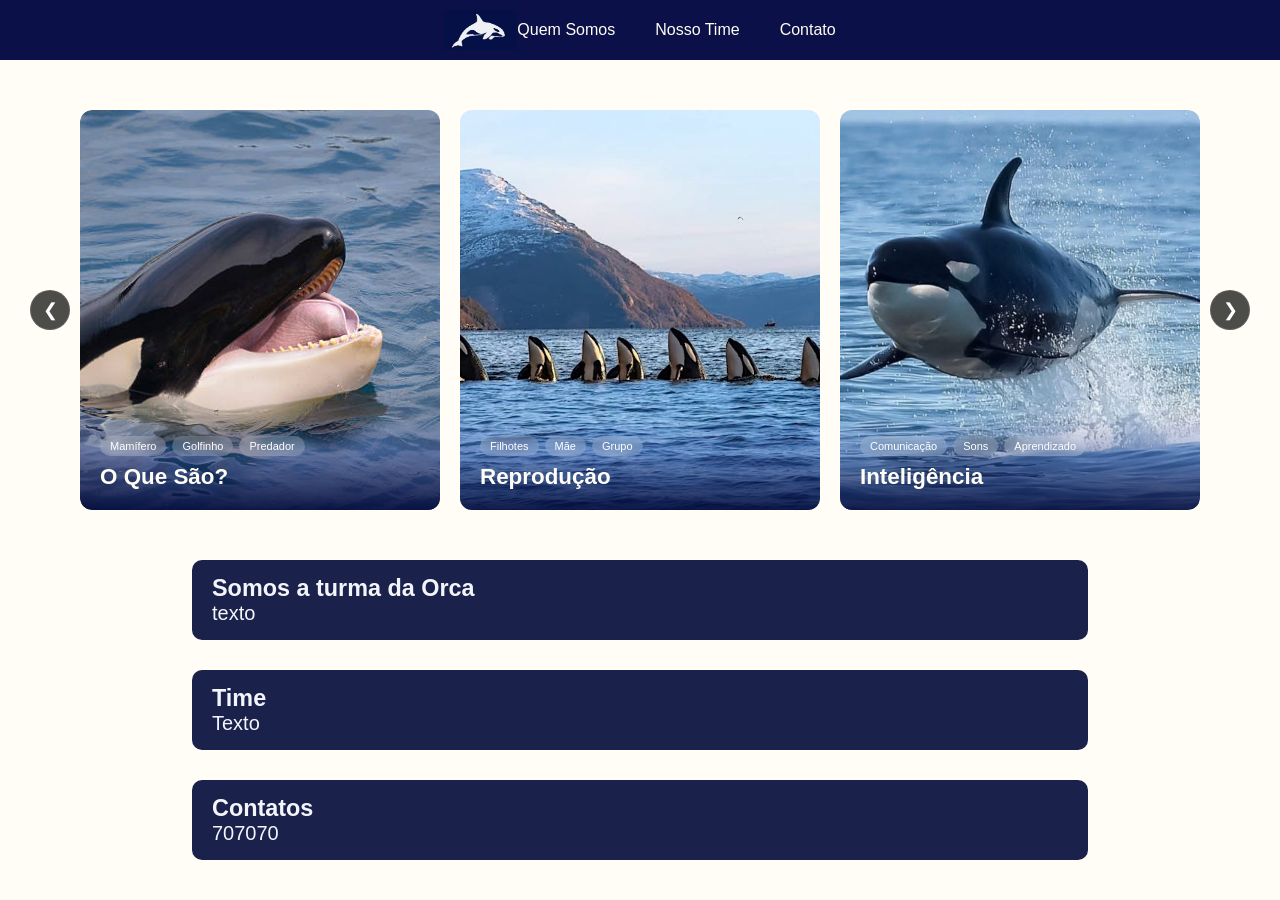
==== index.html @ cca235d1 "." ====
<!DOCTYPE html>
<html lang="pt-br">

<head>
  <meta charset="UTF-8">
  <meta name="viewport" content="width=device-width, initial-scale=1.0">
  <title>orcasfatos.com.br</title>
  <link rel="stylesheet" href="CSS/styles.css">
  <link rel="stylesheet" href="CSS/cabeçalho.css">
</head>

<body>

  <!-- Container Principal -->
  <main class="container">

    <!-- Cabeçalho do site -->
    <header class="cabecalho">
      <a class="link-logo" href="#Logo"> 
      <img class="foto-logo" src="Imagens/logo3.jpg" alt="OrcasFatos"></a>
      <nav class="prin">
        <a class="link-principal" href="#QuemSomos">Quem Somos</a>

        <a class="link-principal" href="#NossoTime">Nosso Time</a>

        <a class="link-principal" href="#Contato">Contato</a>
      </nav>
    </header>

    <div class="carousel-container">
      <!-- Botões de Navegação -->
      <button class="carousel-btn prev-btn">&#10094;</button>
      <button class="carousel-btn next-btn">&#10095;</button>

      <div class="carousel-window">
        <div class="carousel-track">

          <!-- Card 1 -->


          <div class="carousel-card" style="background-image: url('Imagens/OrcaSorrindo.jpg')">
            <div class="card-content">

              <div class="card-tags">
                <span>Mamífero</span>
                <span>Golfinho</span>
                <span>Predador</span>
              </div>
              <a class="card1" href="PaginaCards/OqueSao.html">
                <h3 class="card-title">O Que São?</h3>
              </a>
            </div>
          </div>


          <!-- Card 2 -->


          <div class="carousel-card"
            style="background-image: url('Imagens/orcas-enfileiradas-e-espiando-foto-rosevander-zwan-schneider-1a.jpeg');">
            <div class="card-content">
              <div class="card-tags">
                <span>Filhotes</span> <span>Mãe</span> <span>Grupo</span>
              </div>
              <a class="card1" href="PaginaCards/Reproduçao.html">
                <h3 class="card-title">Reprodução</h3>
              </a>
            </div>
          </div>

          <!-- Card 3 -->


          <div class="carousel-card" style="background-image: url('Imagens/1600833282818.jpeg');">
            <div class="card-content">
              <div class="card-tags">
                <span>Comunicação</span> <span>Sons</span> <span>Aprendizado</span>
              </div>
              <a class="card1" href="PaginaCards/inteligencia.html">
                <h3 class="card-title">Inteligência</h3>
              </a>
            </div>
          </div>

          <!-- Card 4 -->


          <div class="carousel-card" style="background-image: url('Imagens/CardCaça.jpg');">
            <div class="card-content">
              <div class="card-tags">
                <span>Alimentação</span> <span>Estratégia</span>
              </div>
              <a class="card1" href="PaginaCards/Caça.html">
                <h3 class="card-title">Caça</h3>
              </a>
            </div>
          </div>

          <!-- Card 5-->

          <div class="carousel-card" style="background-image: url('Imagens/Card5.jpg');">
            <div class="card-content">
              <div class="card-tags">
                <span>Oceanos</span> <span>Habitat</span>
              </div>
              <a class="card1" href="PaginaCards/ondeVivem.html">
                <h3 class="card-title">Onde Vivem</h3>
              </a>
            </div>
          </div>

          <!-- Card 6-->


          <div class="carousel-card" style="background-image: url('Imagens/Card6.jpg');">
            <div class="card-content">
              <div class="card-tags">
                <span>Poluição</span> <span>Pesca</span>
              </div>
              <a class="card1" href="PaginaCards/Ameaça.html">
                <h3 class="card-title">Ameaças</h3>
              </a>
            </div>
          </div>

          <!-- Card 7-->


          <div class="carousel-card" style="background-image: url('Imagens/Card7.jpg');">
            <div class="card-content">
              <div class="card-tags">
                <span>sei la</span> <span>sei la</span>
              </div>
              <a class="card1" href="PaginaCards/Curiosidades.html">
                <h3 class="card-title">Curiosidades</h3>
              </a>
            </div>
          </div>

          <!-- Card teste (Para testar a rolagem) -->
          <div class="carousel-card" style="background-image: url('Imagens/Killerwhales_jumping.jpg');">
            <div class="card-content">
              <div class="card-tags">
                <span></span><span></span>
              </div>
              <h3 class="card-title">teste</h3>
            </div>
          </div>
        </div>
      </div>
    </div>

    <section id="QuemSomos">

      <div class="menu">

        <h3 class="titulo">Somos a turma da Orca</h3>

        <p>texto</p>

      </div>

    </section>

    <section id="NossoTime">
      <div class="menu">

        <h3 class="titulo">Time</h3>
        <p>Texto </p>

      </div>
    </section>

    <section id="Contato">
      <div class="menu">
        <h3 class="titulo">Contatos</h3>
        <p>707070</p>
      </div>
    </section>  
</body>

</html>
---- CSS/styles.css ----
* {
  box-sizing: border-box;
  margin: 0;
  padding: 0;
  
}

body {
  background-color: #FFFDF5; 
  font-family: 'Arial', sans-serif;
} 

/* Container "Pai" */
.container{
    background-color: #FFFDF5;
}

/* Cabeçalho do site */
.cabecalho{
    background-color: #0B1048;
    display: flex;
    align-items: center;
    justify-content: center; 
    padding: 10px 60px;
    width: 100%;
   
}

/* Link da Logo */

.link-logo{
  display: flex;
  align-items: center;
  right: 40px;
}

/* Logo */

.foto-logo{
  height: 40px;
  display: block;
}

/* Menu dos links */

.prin {
  display: flex;
  align-items: center;
  gap: 40px;
  background: none !important;
  width: auto !important; 
}

/* Link do site */

.link-principal{
  
  color: #FFFDF5;
  text-decoration: none;
  font-family: Arial, sans-serif;
  font-size: 16px;
  font-weight: 500;
  margin: 0 !important;
}

.prin a{
  margin-left: 15px;
  text-decoration: none;
}

/* Contêiner principal que segura todo o carrossel */
.carousel-container {
  position: relative;
  width: 100%;
  max-width: 1200px;
  margin: 50px auto;
  padding: 0 40px;
}

/* Janela que esconde os cards que passam do limite */
.carousel-window {
  overflow: hidden;
  width: 100%;
  border-radius: 12px;
}

/* Linha que move os cards */
.carousel-track {
  display: flex;
  gap: 20px; /* Espaço entre os cards */
  transition: transform 0.5s ease-in-out;
}

/* Configuração de cada Card individual */
.carousel-card {
  min-width: calc((100% - 40px) / 3); /* Mostra exatamente 3 cards na tela */
  height: 400px;
  background-size: cover;
  background-position: center;
  border-radius: 12px;
  position: relative;
  display: flex;
  align-items: flex-end;
  cursor: pointer;
  overflow: hidden;
}

/* Sombra preta na parte inferior do card para destacar o texto */
.card-content {
  width: 100%;
  padding: 20px;
  background: linear-gradient(to top, rgba(2, 10, 58, 0.9) 0%, rgba(58, 80, 155, 0.4) 60%, transparent 100%);
  color: white;
}

/* Estilo das Tags/Categorias pequenos */
.card-tags {
  display: flex;
  gap: 6px;
  margin-bottom: 8px;
  flex-wrap: wrap;
}

.card-tags span {
  background-color: rgba(255, 255, 255, 0.2);
  backdrop-filter: blur(5px);
  font-size: 11px;
  padding: 4px 10px;
  border-radius: 20px;
  font-weight: 500;
}

/* Título do Card */
.card-title {
  font-size: 1.4rem;
  font-weight: bold;
  color: #FFFDF5;
  text-decoration: none;
  font-family: Arial, sans-serif;
  text-decoration: none;
}

.card1{
  text-decoration: none;
}

/* Botões flutuantes de navegação lateral */
.carousel-btn {
  position: absolute;
  top: 50%;
  transform: translateY(-50%);
  background-color: rgba(0, 0, 0, 0.7);
  color: white;
  border: 1px solid rgba(255,255,255,0.1);
  font-size: 18px;
  width: 40px;
  height: 40px;
  border-radius: 50%;
  cursor: pointer;
  display: flex;
  align-items: center;
  justify-content: center;
  z-index: 10;
  transition: background 0.3s;
}

.carousel-btn:hover {
  background-color: rgba(255, 255, 255, 0.2);
}

.prev-btn { left: -10px; }
.next-btn { right: -10px; }

/* Responsividade: exibe menos cards em telas menores */
@media (max-width: 900px) {
  .carousel-card { min-width: calc((100% - 20px) / 2); } /* 2 cards */
}
@media (max-width: 600px) {
  .carousel-card { min-width: 100%; } /* 1 card */
}
---- CSS/cabeçalho.css ----
.menu {
    background-color: rgba(2, 10, 58, 0.9);
    color: rgb(244, 245, 250);
    width: 70%;
    margin: 30px auto;
    padding: 15px 20px;
    border-radius: 10px;
    font-size: 20px;
}
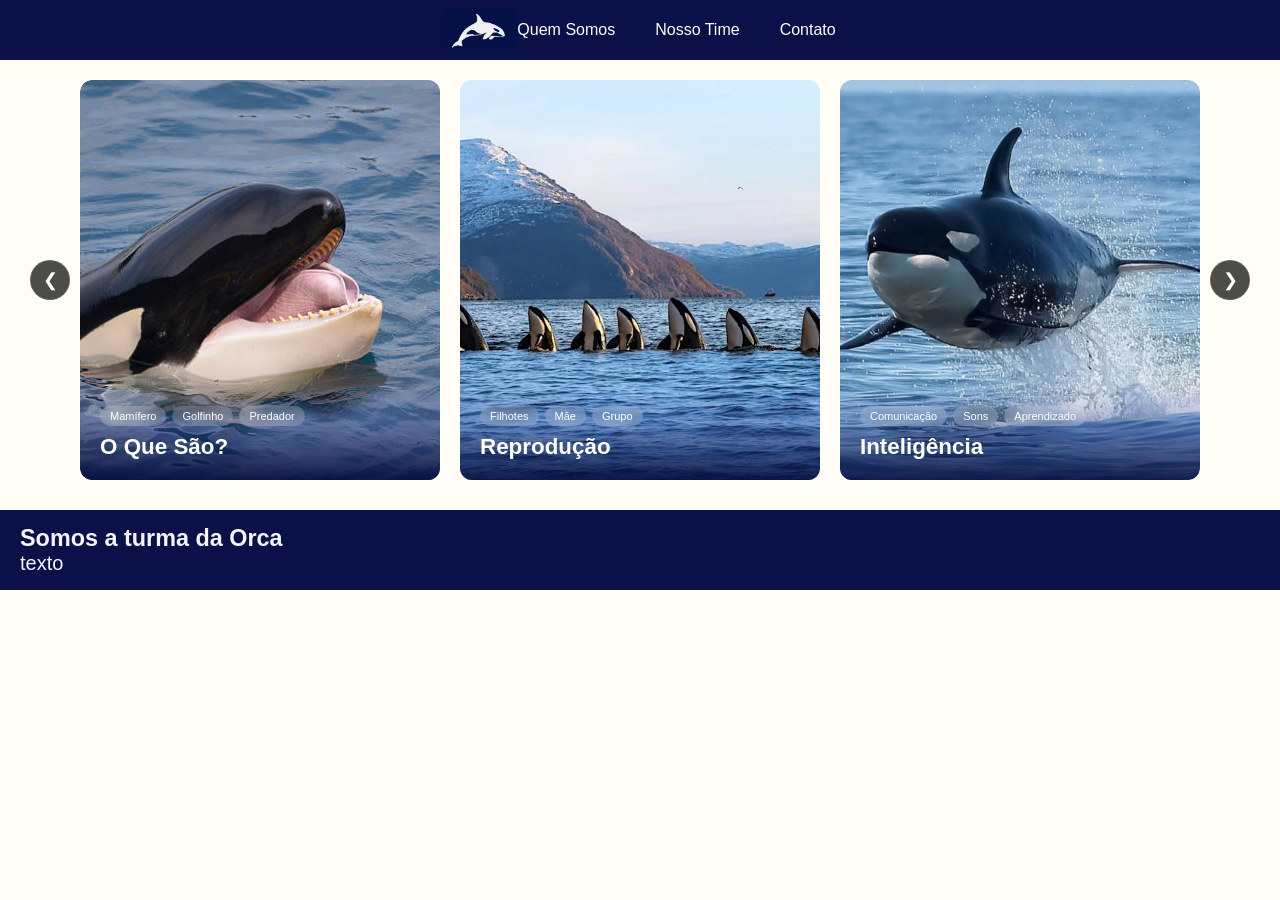
==== commit d8634b2e: "oi" ====
--- a/index.html
+++ b/index.html
@@ -10,12 +10,7 @@
 </head>
 
 <body>
-
-  <!-- Container Principal -->
-  <main class="container">
-
-    <!-- Cabeçalho do site -->
-    <header class="cabecalho">
+     <header class="cabecalho">
       <a class="link-logo" href="#Logo"> 
       <img class="foto-logo" src="Imagens/logo3.jpg" alt="OrcasFatos"></a>
       <nav class="prin">
@@ -26,7 +21,10 @@
         <a class="link-principal" href="#Contato">Contato</a>
       </nav>
     </header>
+  <!-- Container Principal -->
+  
 
+    <!-- Cabeçalho do site -->
     <div class="carousel-container">
       <!-- Botões de Navegação -->
       <button class="carousel-btn prev-btn">&#10094;</button>
@@ -162,21 +160,7 @@
 
     </section>
 
-    <section id="NossoTime">
-      <div class="menu">
-
-        <h3 class="titulo">Time</h3>
-        <p>Texto </p>
-
-      </div>
-    </section>
-
-    <section id="Contato">
-      <div class="menu">
-        <h3 class="titulo">Contatos</h3>
-        <p>707070</p>
-      </div>
-    </section>  
+  <script src="Script/script.js"></script>
 </body>
 
 </html>
--- a/CSS/styles.css
+++ b/CSS/styles.css
@@ -2,18 +2,13 @@
   box-sizing: border-box;
   margin: 0;
   padding: 0;
-  
 }
 
 body {
   background-color: #FFFDF5; 
   font-family: 'Arial', sans-serif;
+
 } 
-
-/* Container "Pai" */
-.container{
-    background-color: #FFFDF5;
-}
 
 /* Cabeçalho do site */
 .cabecalho{
@@ -23,7 +18,8 @@
     justify-content: center; 
     padding: 10px 60px;
     width: 100%;
-   
+    margin-bottom: 20px;
+
 }
 
 /* Link da Logo */
@@ -49,6 +45,7 @@
   gap: 40px;
   background: none !important;
   width: auto !important; 
+ 
 }
 
 /* Link do site */
@@ -69,13 +66,13 @@
 }
 
 /* Contêiner principal que segura todo o carrossel */
-.carousel-container {
+ .carousel-container {
   position: relative;
   width: 100%;
   max-width: 1200px;
-  margin: 50px auto;
+  margin: auto; 
   padding: 0 40px;
-}
+} 
 
 /* Janela que esconde os cards que passam do limite */
 .carousel-window {
--- a/CSS/cabeçalho.css
+++ b/CSS/cabeçalho.css
@@ -1,9 +1,8 @@
 .menu {
-    background-color: rgba(2, 10, 58, 0.9);
+    background-color:  #0B1048;
     color: rgb(244, 245, 250);
-    width: 70%;
+    width: 100%;
     margin: 30px auto;
     padding: 15px 20px;
-    border-radius: 10px;
     font-size: 20px;
 }
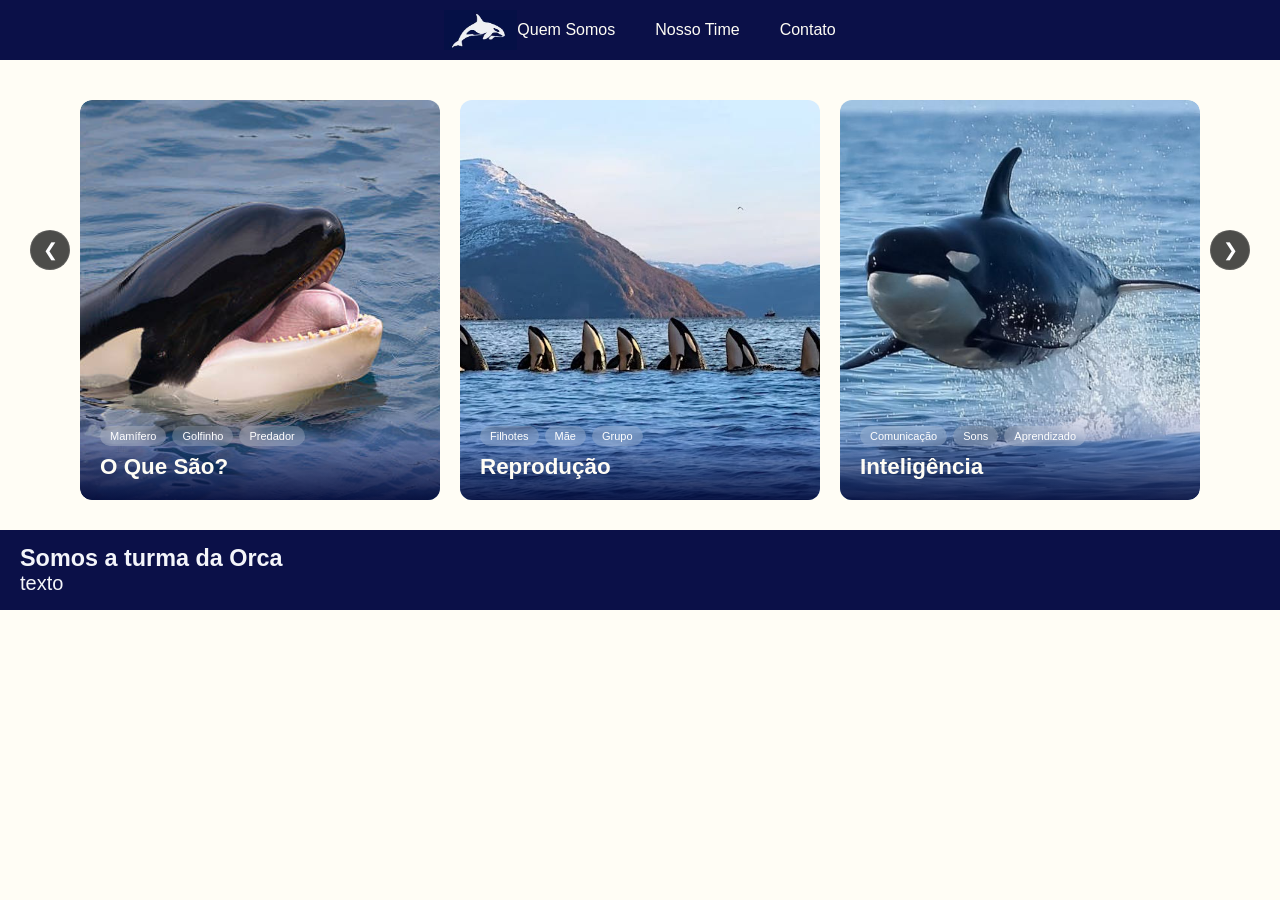
==== commit f8f4a8f6: "Nao deu certo" ====
--- a/index.html
+++ b/index.html
@@ -127,7 +127,7 @@
           <div class="carousel-card" style="background-image: url('Imagens/Card7.jpg');">
             <div class="card-content">
               <div class="card-tags">
-                <span>sei la</span> <span>sei la</span>
+                <span>Verdadeiro</span><span>Importantes</span>
               </div>
               <a class="card1" href="PaginaCards/Curiosidades.html">
                 <h3 class="card-title">Curiosidades</h3>
--- a/CSS/styles.css
+++ b/CSS/styles.css
@@ -19,6 +19,9 @@
     padding: 10px 60px;
     width: 100%;
     margin-bottom: 20px;
+    position: fixed;/*faz o cabesalho fica preso na tela quando o site rola*/
+    /*top: 0;/*deixa grudado no topo*/
+    z-index: 1000;
 
 }
 
@@ -72,6 +75,8 @@
   max-width: 1200px;
   margin: auto; 
   padding: 0 40px;
+  padding-top: 100px;
+ 
 } 
 
 /* Janela que esconde os cards que passam do limite */
@@ -174,5 +179,4 @@
 }
 @media (max-width: 600px) {
   .carousel-card { min-width: 100%; } /* 1 card */
-}
-
+}
--- a/CSS/cabeçalho.css
+++ b/CSS/cabeçalho.css
@@ -5,4 +5,4 @@
     margin: 30px auto;
     padding: 15px 20px;
     font-size: 20px;
-}+}
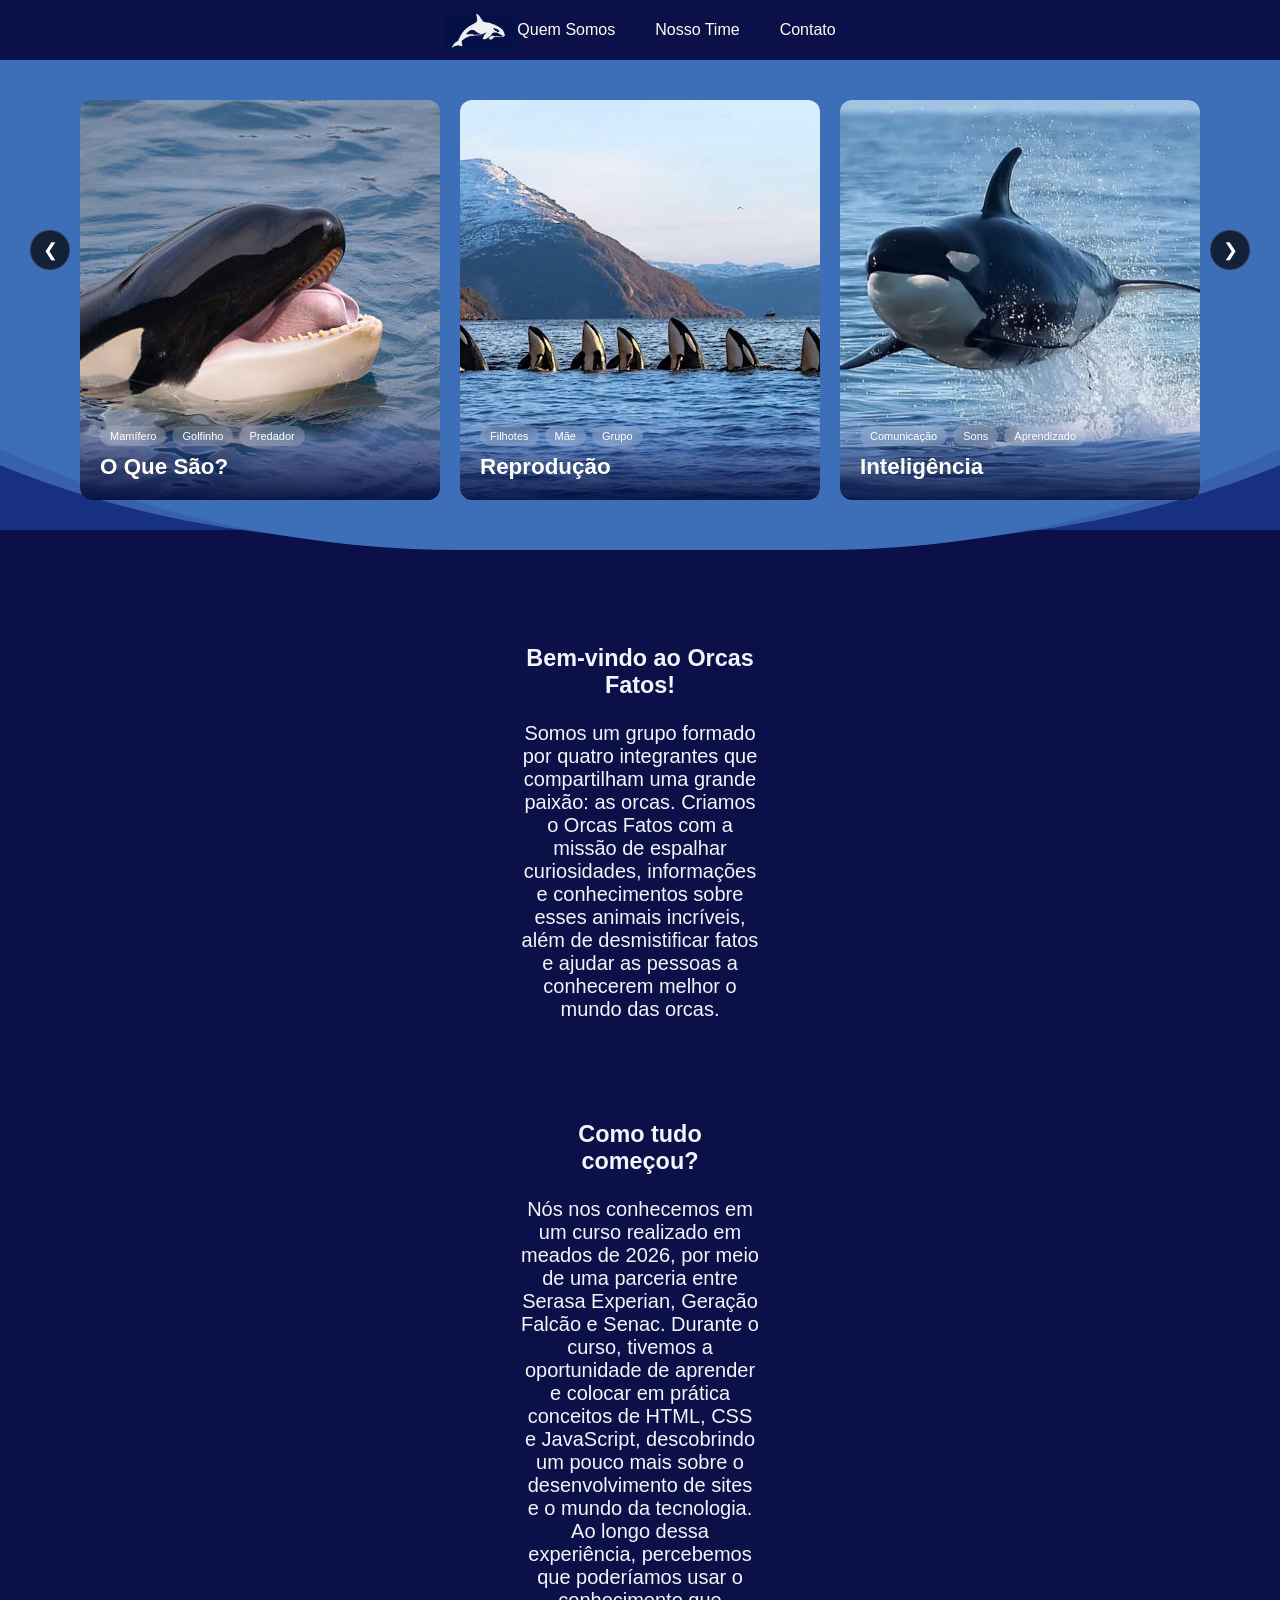
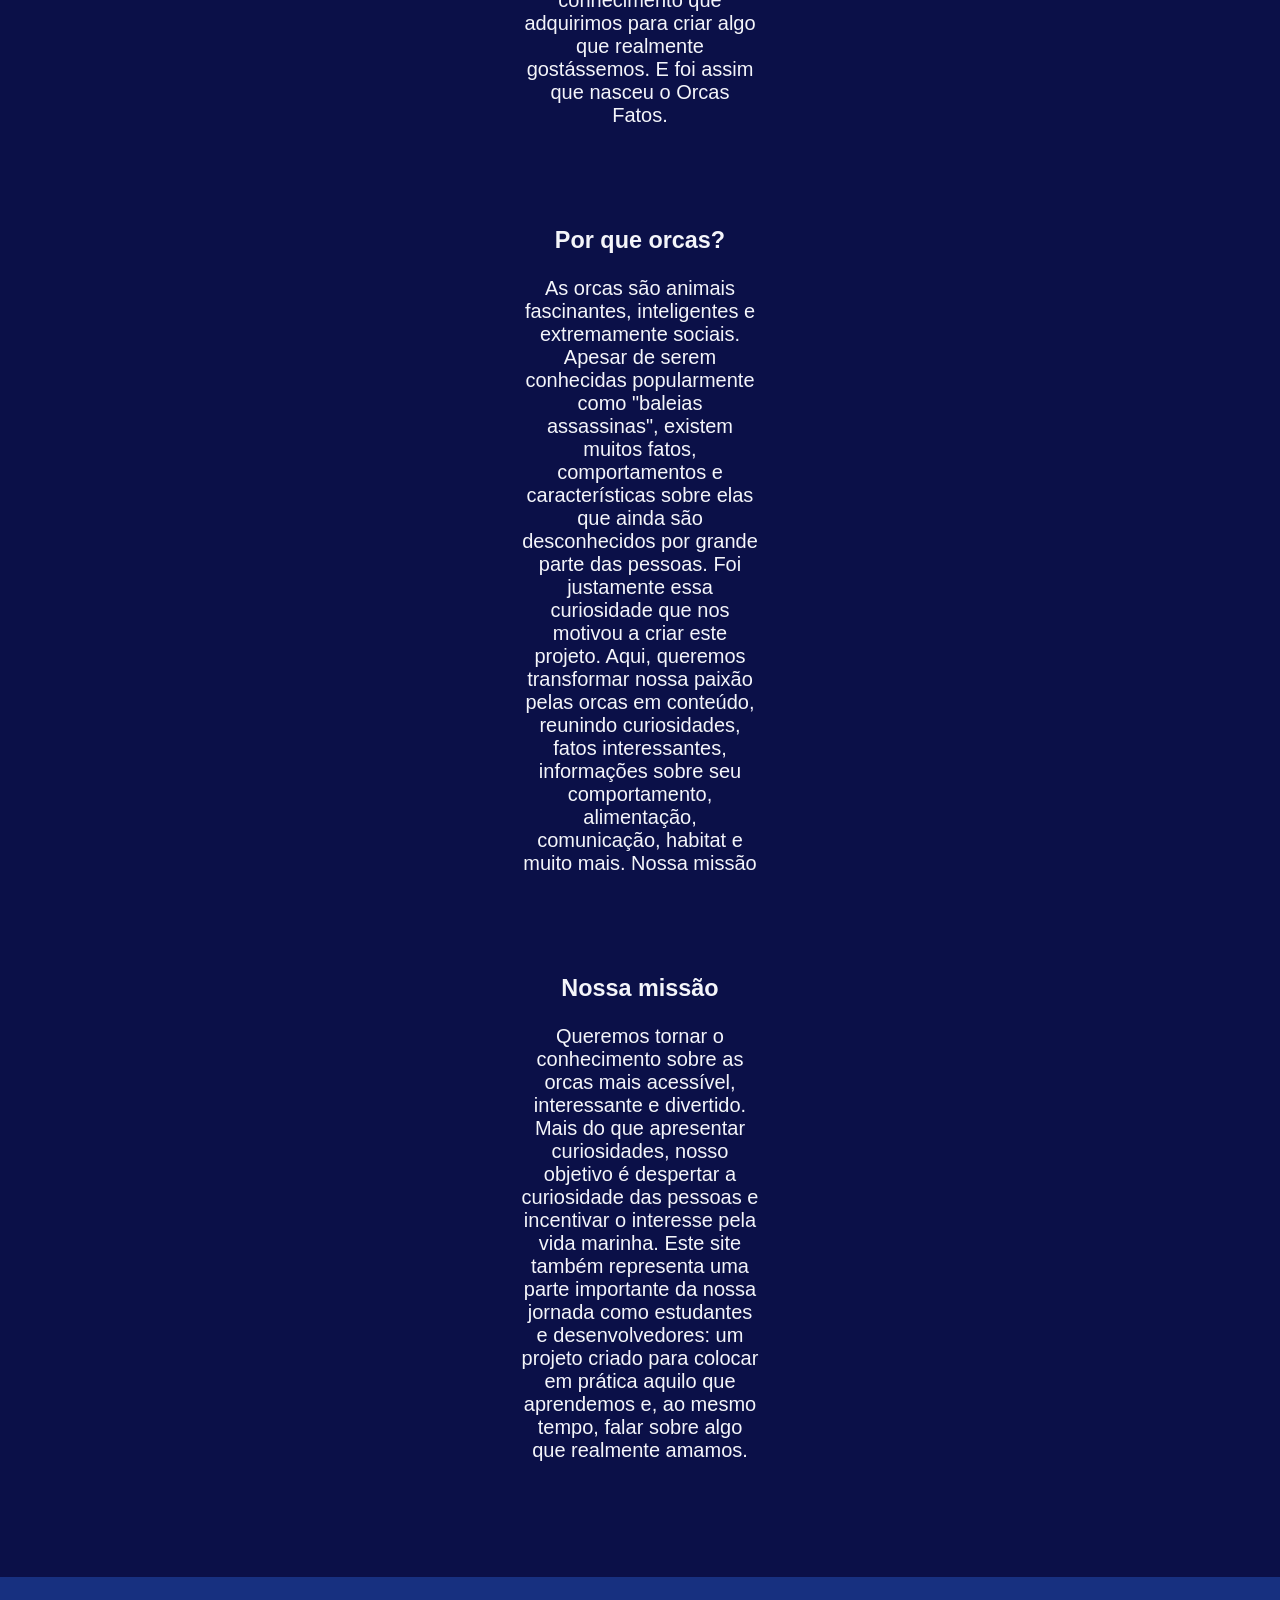
==== commit c6d657b2: "gaby" ====
--- a/index.html
+++ b/index.html
@@ -7,6 +7,8 @@
   <title>orcasfatos.com.br</title>
   <link rel="stylesheet" href="CSS/styles.css">
   <link rel="stylesheet" href="CSS/cabeçalho.css">
+  <link rel="stylesheet" href="CSS/QuemSomos.css">
+  <link rel="stylesheet" href="CSS/Ondas.css">
 </head>
 
 <body>
@@ -21,11 +23,16 @@
         <a class="link-principal" href="#Contato">Contato</a>
       </nav>
     </header>
-  <!-- Container Principal -->
-  
-
+ 
     <!-- Cabeçalho do site -->
     <div class="carousel-container">
+
+      <!-- Estrutura que fica por trás do carrossel  -->
+      <div class="ocean">
+      <div class="wave wave1"></div>
+      <div class="wave wave2"></div>
+    </div>
+
       <!-- Botões de Navegação -->
       <button class="carousel-btn prev-btn">&#10094;</button>
       <button class="carousel-btn next-btn">&#10095;</button>
@@ -150,15 +157,44 @@
 
     <section id="QuemSomos">
 
+      <!-- Textos dos sites  -->
+
       <div class="menu">
 
-        <h3 class="titulo">Somos a turma da Orca</h3>
-
-        <p>texto</p>
-
+        <div class="caixa-text">
+        <h3 class="titulo">Bem-vindo ao Orcas Fatos!</h3> <br>
+
+        <p class="text">Somos um grupo formado por quatro integrantes que compartilham uma grande paixão: as orcas. Criamos o Orcas Fatos com a missão de espalhar curiosidades, informações e conhecimentos sobre esses animais incríveis, além de desmistificar fatos e ajudar as pessoas a conhecerem melhor o mundo das orcas.</p> </div> 
+
+        <div class="caixa-text">
+        <h3 class="titulo"> Como tudo começou?</h3> <br>
+
+        <p class="text">Nós nos conhecemos em um curso realizado em meados de 2026, por meio de uma parceria entre Serasa Experian, Geração Falcão e Senac. Durante o curso, tivemos a oportunidade de aprender e colocar em prática conceitos de HTML, CSS e JavaScript, descobrindo um pouco mais sobre o desenvolvimento de sites e o mundo da tecnologia.
+        Ao longo dessa experiência, percebemos que poderíamos usar o conhecimento que adquirimos para criar algo que realmente gostássemos. E foi assim que nasceu o Orcas Fatos.</p> 
+      </div>
+
+      <div class="caixa-text">
+        <h3 class="titulo">Por que orcas?</h3> <br>
+
+        <p class="text"> As orcas são animais fascinantes, inteligentes e extremamente sociais. Apesar de serem conhecidas popularmente como "baleias assassinas", existem muitos fatos, comportamentos e características sobre elas que ainda são desconhecidos por grande parte das pessoas.
+        Foi justamente essa curiosidade que nos motivou a criar este projeto.
+        Aqui, queremos transformar nossa paixão pelas orcas em conteúdo, reunindo curiosidades, fatos interessantes, informações sobre seu comportamento, alimentação, comunicação, habitat e muito mais.
+        Nossa missão</p> </div>
+
+        <div class="caixa-text">
+        <h3 class="titulo">Nossa missão</h3> <br>
+
+        <p class="text">Queremos tornar o conhecimento sobre as orcas mais acessível, interessante e divertido. Mais do que apresentar curiosidades, nosso objetivo é despertar a curiosidade das pessoas e incentivar o interesse pela vida marinha.
+        Este site também representa uma parte importante da nossa jornada como estudantes e desenvolvedores: um projeto criado para colocar em prática aquilo que aprendemos e, ao mesmo tempo, falar sobre algo que realmente amamos.</p> 
+      </div>
+        
       </div>
 
     </section>
+
+    <header>
+
+    </header>
 
   <script src="Script/script.js"></script>
 </body>
--- a/CSS/styles.css
+++ b/CSS/styles.css
@@ -19,8 +19,7 @@
     padding: 10px 60px;
     width: 100%;
     margin-bottom: 20px;
-    position: fixed;/*faz o cabesalho fica preso na tela quando o site rola*/
-    /*top: 0;/*deixa grudado no topo*/
+    position: fixed;
     z-index: 1000;
 
 }
--- a/CSS/QuemSomos.css
+++ b/CSS/QuemSomos.css
@@ -0,0 +1,12 @@
+.menu{
+    text-align: center;
+}
+
+.titulo{
+    margin-top: 100px;
+    font-family: Arial, Helvetica, sans-serif;
+}
+
+.caixa-text{
+    margin: 100px 500px;
+}
--- a/CSS/Ondas.css
+++ b/CSS/Ondas.css
@@ -0,0 +1,87 @@
+css* {
+  box-sizing: border-box;
+  margin: 0;
+  padding: 0;
+}
+
+html, body {
+  width: 100%;
+  max-width: 100%;
+  overflow-x: hidden; /* Isso proíbe o surgimento da barra de rolagem para os lados */
+  background-color: #173080; 
+  font-family: 'Arial', sans-serif;
+}
+
+/* --- NOVA SEÇÃO DO TOPO (Garante o fundo azul escuro do site) --- */
+.topo-site {
+  position: relative;
+  width: 100%;
+  background-color: #0B1048 !important; /* Cor azul escura idêntica ao seu menu */
+  padding-bottom: 120px;     /* Espaço inferior para as ondas passarem */
+  overflow: hidden;         /* Esconde o excesso das ondas para não gerar barra de rolagem */
+}
+
+/* --- NOVO EFEITO DE ONDAS COM CSS PURO (Sem arquivos ou SVG bloqueados) --- */
+.ocean {
+  position: absolute;
+  bottom: 0;
+  left: 0;
+  width: 100%;
+  height: 100px;
+  z-index: 1;
+  pointer-events: none;
+}
+
+/* Estilo base da curva */
+.wave {
+  position: absolute;
+  bottom: -50px; /* Esconde a base quadrada da div */
+  left: 50%;
+  width: 200vw;  /* Ganha o dobro do tamanho da tela para poder girar sem cortar */
+  height: 200vw;
+  margin-left: -100vw;
+  border-radius: 43%; /* Esse valor quebrado cria o formato ondulado perfeito ao girar */
+}
+
+/* Onda da Frente - Usa a cor bege exata do seu body de baixo (#FFFDF5) */
+.wave1 {
+  background-color: #3d6fb9;
+  z-index: 3;
+  animation: girar-onda 15s linear infinite;
+}
+
+/* Onda de Trás - Transparente/Clara para criar o efeito de profundidade marinha */
+.wave2 {
+  background-color: rgba(92, 153, 223, 0.473);
+  z-index: 2;
+  bottom: -40px; /* Um pouco mais alta que a primeira */
+  border-radius: 40%;
+  animation: girar-onda 11s linear infinite reverse; /* Gira ao contrário */
+}
+
+/* Animação que cria o efeito de oscilação do mar */
+@keyframes girar-onda {
+  0% { transform: rotate(0deg); }
+  100% { transform: rotate(360deg); }
+}
+
+/* --- AJUSTES DE EMPILHAMENTO DO CARROSSEL --- */
+.carousel-container {
+  position: relative;
+  width: 100%;
+  max-width: 1200px;
+  margin: auto; 
+  padding: 0 40px;
+  padding-top: 100px;
+  z-index: 5; /* Fica acima das ondas */
+} 
+
+.carousel-window {
+  overflow: hidden;
+  width: 100%;
+  border-radius: 12px;
+  position: relative;
+  z-index: 5;
+  background: transparent !important; 
+}
+
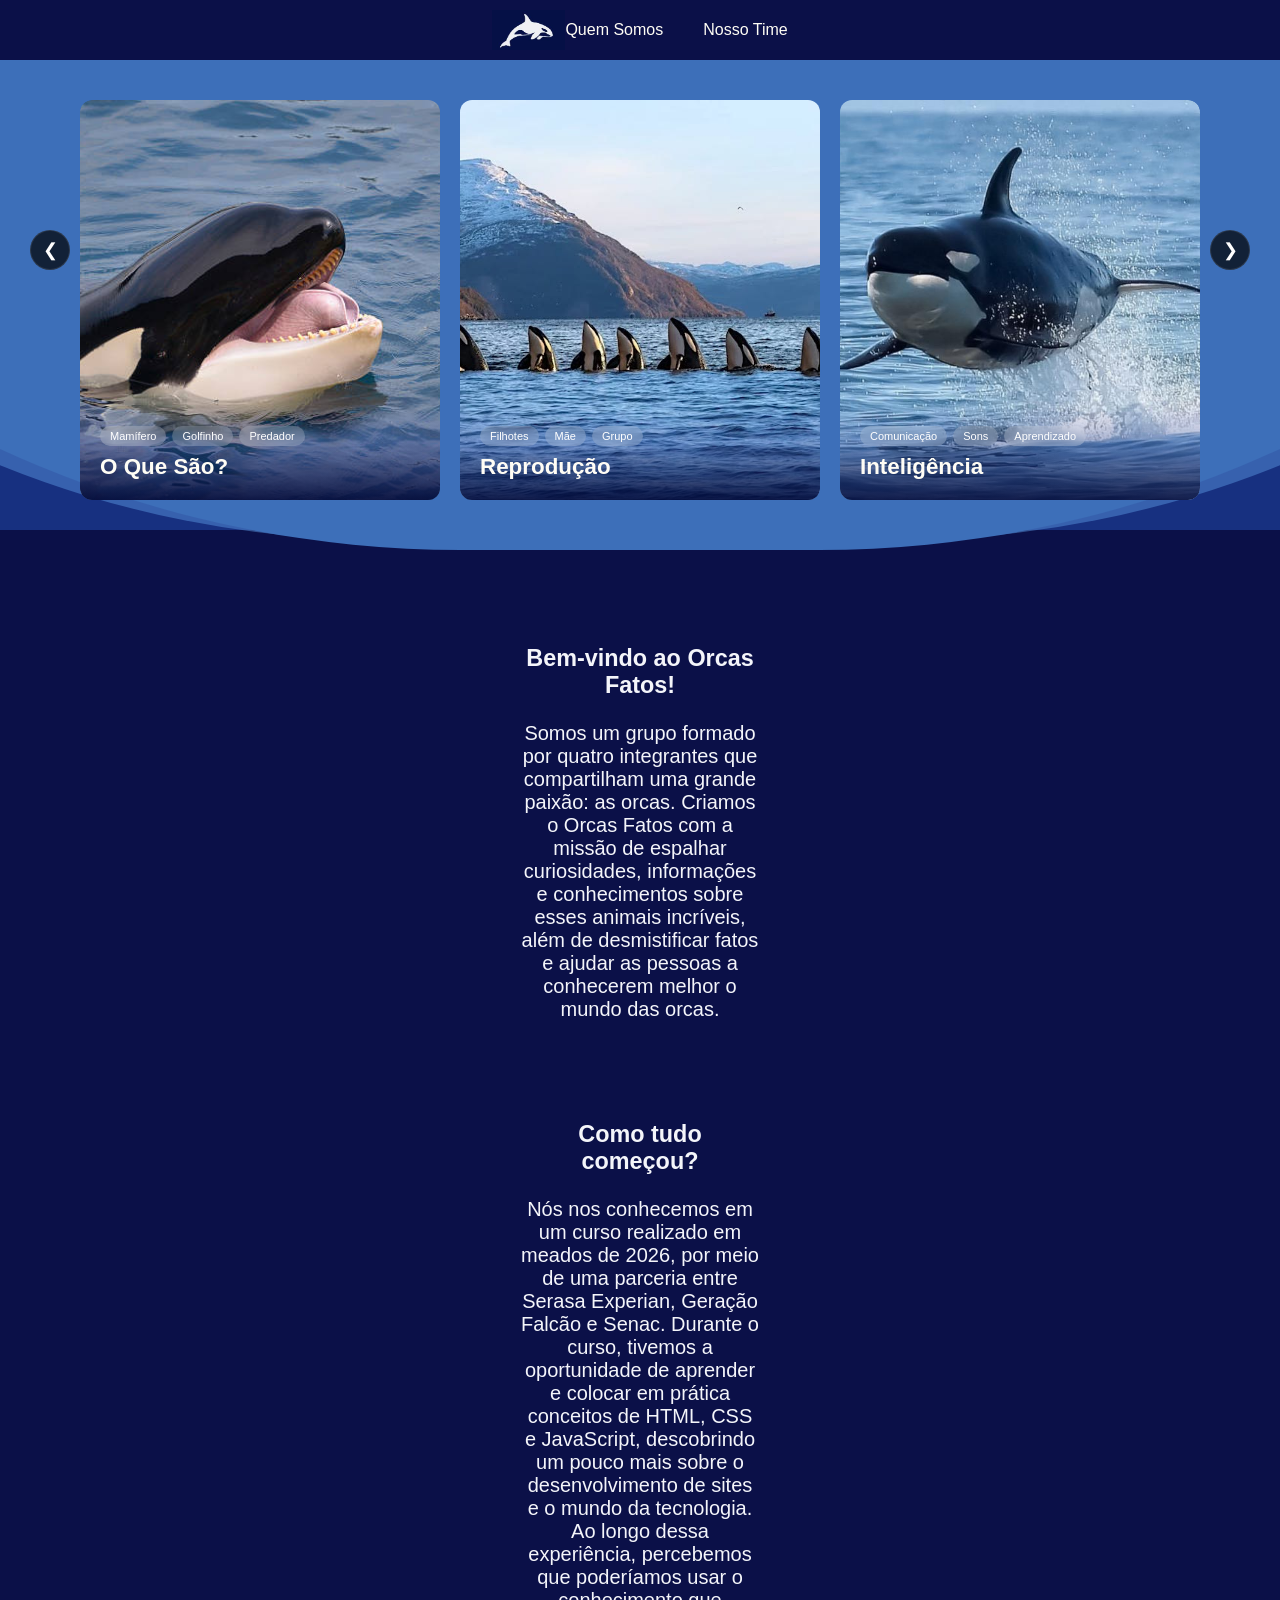
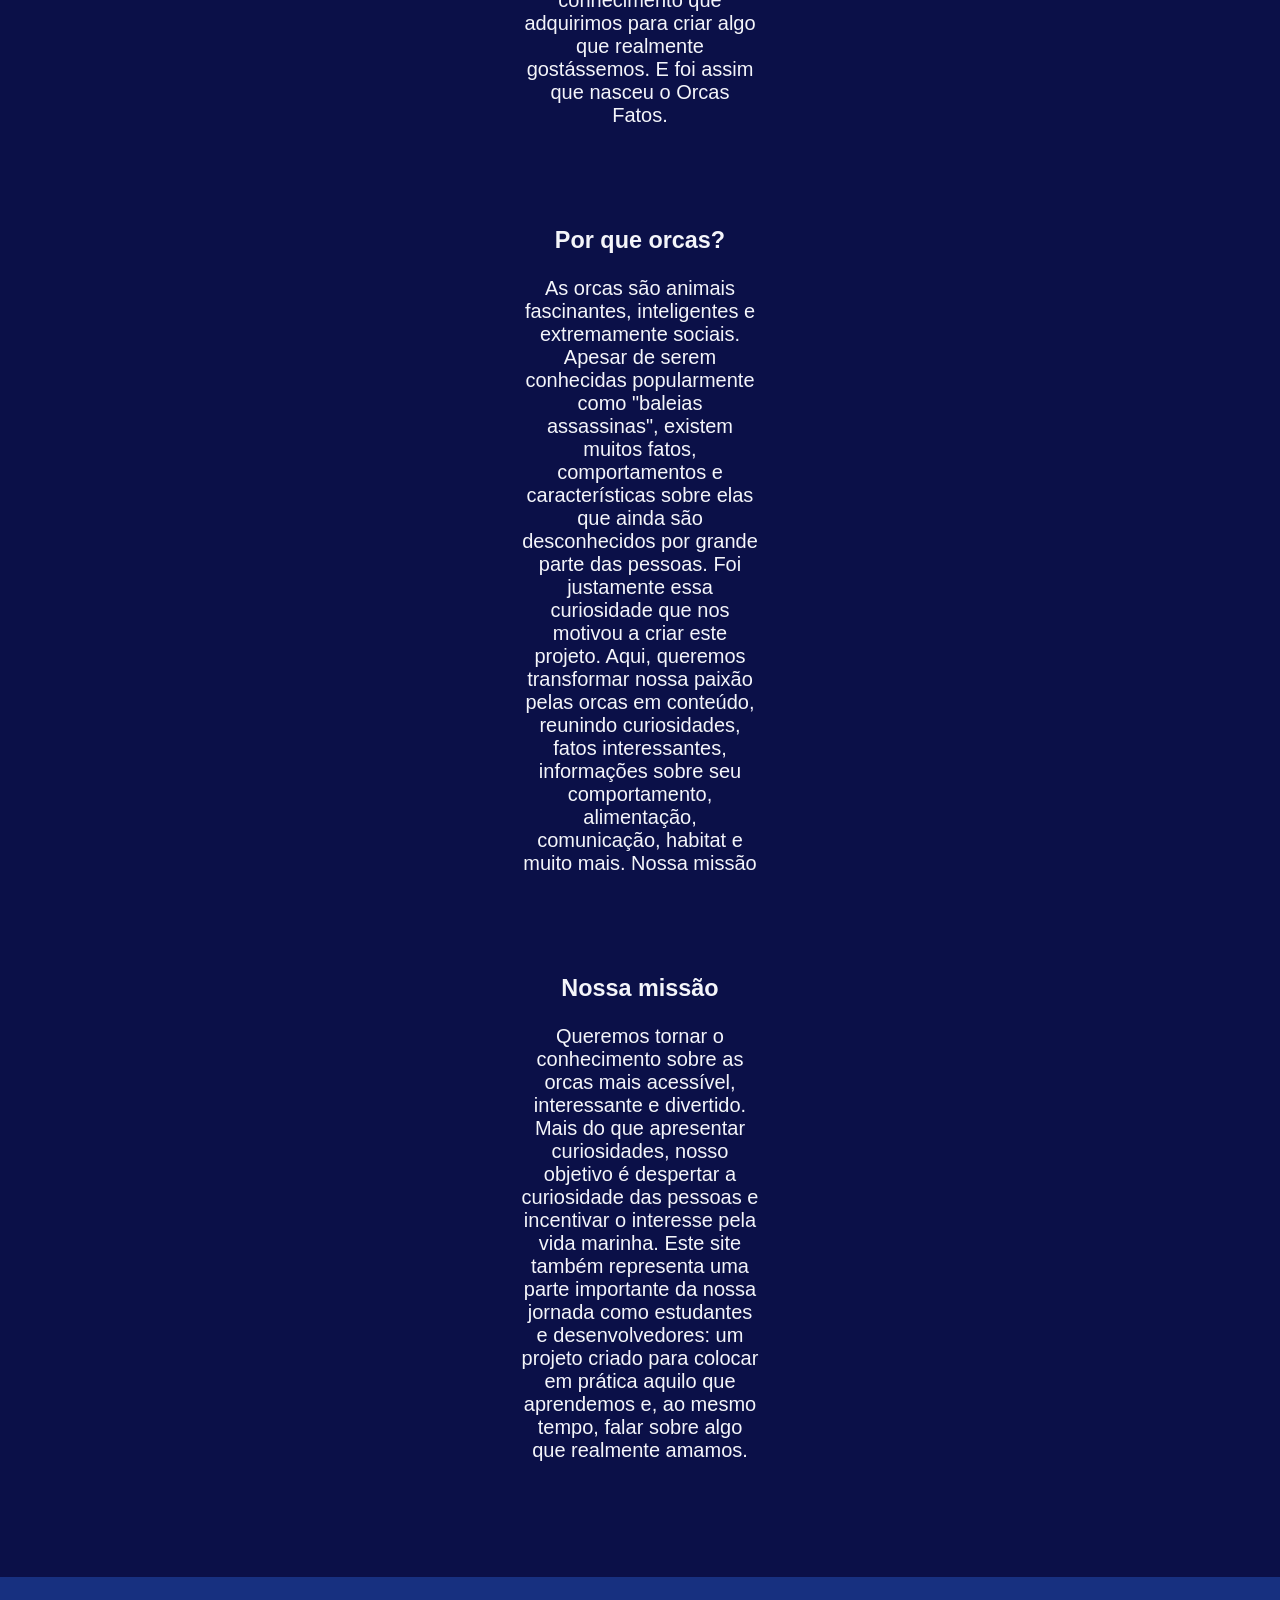
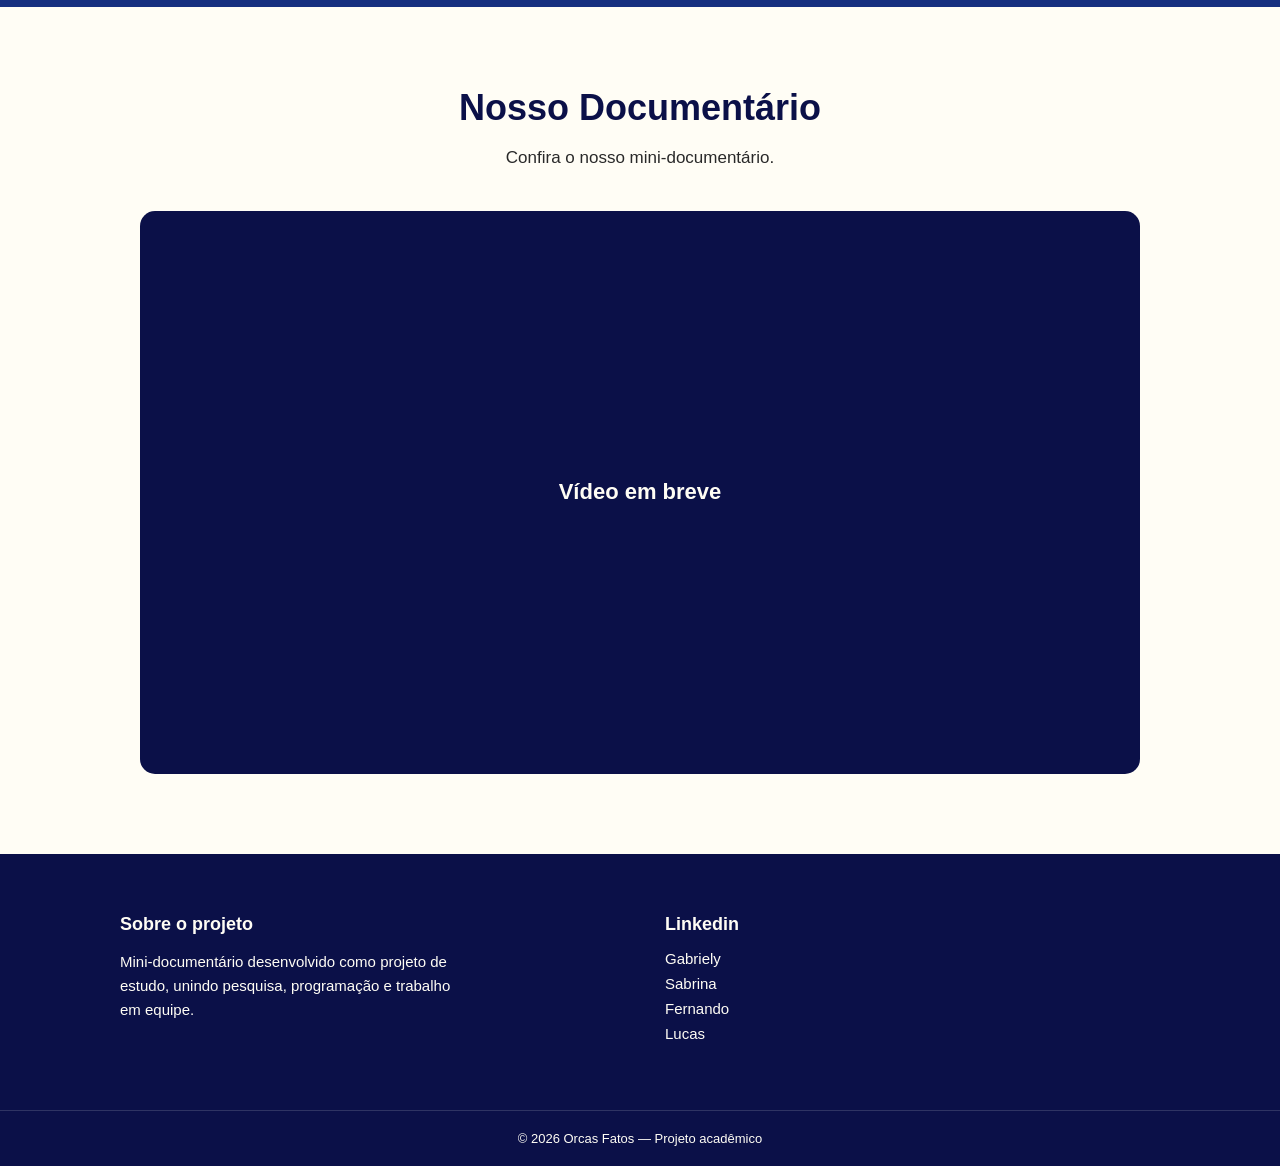
==== commit 0358990c: "ta bonito" ====
--- a/index.html
+++ b/index.html
@@ -9,193 +9,253 @@
   <link rel="stylesheet" href="CSS/cabeçalho.css">
   <link rel="stylesheet" href="CSS/QuemSomos.css">
   <link rel="stylesheet" href="CSS/Ondas.css">
+  <link rel="stylesheet" href="CSS/video.css">
 </head>
 
 <body>
-     <header class="cabecalho">
-      <a class="link-logo" href="#Logo"> 
+  <header class="cabecalho">
+    <a class="link-logo" href="#Logo">
       <img class="foto-logo" src="Imagens/logo3.jpg" alt="OrcasFatos"></a>
-      <nav class="prin">
-        <a class="link-principal" href="#QuemSomos">Quem Somos</a>
-
-        <a class="link-principal" href="#NossoTime">Nosso Time</a>
-
-        <a class="link-principal" href="#Contato">Contato</a>
-      </nav>
-    </header>
- 
-    <!-- Cabeçalho do site -->
-    <div class="carousel-container">
-
-      <!-- Estrutura que fica por trás do carrossel  -->
-      <div class="ocean">
+    <nav class="prin">
+      <a class="link-principal" href="#QuemSomos">Quem Somos</a>
+
+      <a class="link-principal" href="#NossoTime">Nosso Time</a>
+    </nav>
+  </header>
+
+  <!-- Cabeçalho do site -->
+  <div class="carousel-container">
+
+    <!-- Estrutura que fica por trás do carrossel  -->
+    <div class="ocean">
       <div class="wave wave1"></div>
       <div class="wave wave2"></div>
     </div>
 
-      <!-- Botões de Navegação -->
-      <button class="carousel-btn prev-btn">&#10094;</button>
-      <button class="carousel-btn next-btn">&#10095;</button>
-
-      <div class="carousel-window">
-        <div class="carousel-track">
-
-          <!-- Card 1 -->
-
-
-          <div class="carousel-card" style="background-image: url('Imagens/OrcaSorrindo.jpg')">
-            <div class="card-content">
-
-              <div class="card-tags">
-                <span>Mamífero</span>
-                <span>Golfinho</span>
-                <span>Predador</span>
-              </div>
-              <a class="card1" href="PaginaCards/OqueSao.html">
-                <h3 class="card-title">O Que São?</h3>
-              </a>
-            </div>
-          </div>
-
-
-          <!-- Card 2 -->
-
-
-          <div class="carousel-card"
-            style="background-image: url('Imagens/orcas-enfileiradas-e-espiando-foto-rosevander-zwan-schneider-1a.jpeg');">
-            <div class="card-content">
-              <div class="card-tags">
-                <span>Filhotes</span> <span>Mãe</span> <span>Grupo</span>
-              </div>
-              <a class="card1" href="PaginaCards/Reproduçao.html">
-                <h3 class="card-title">Reprodução</h3>
-              </a>
-            </div>
-          </div>
-
-          <!-- Card 3 -->
-
-
-          <div class="carousel-card" style="background-image: url('Imagens/1600833282818.jpeg');">
-            <div class="card-content">
-              <div class="card-tags">
-                <span>Comunicação</span> <span>Sons</span> <span>Aprendizado</span>
-              </div>
-              <a class="card1" href="PaginaCards/inteligencia.html">
-                <h3 class="card-title">Inteligência</h3>
-              </a>
-            </div>
-          </div>
-
-          <!-- Card 4 -->
-
-
-          <div class="carousel-card" style="background-image: url('Imagens/CardCaça.jpg');">
-            <div class="card-content">
-              <div class="card-tags">
-                <span>Alimentação</span> <span>Estratégia</span>
-              </div>
-              <a class="card1" href="PaginaCards/Caça.html">
-                <h3 class="card-title">Caça</h3>
-              </a>
-            </div>
-          </div>
-
-          <!-- Card 5-->
-
-          <div class="carousel-card" style="background-image: url('Imagens/Card5.jpg');">
-            <div class="card-content">
-              <div class="card-tags">
-                <span>Oceanos</span> <span>Habitat</span>
-              </div>
-              <a class="card1" href="PaginaCards/ondeVivem.html">
-                <h3 class="card-title">Onde Vivem</h3>
-              </a>
-            </div>
-          </div>
-
-          <!-- Card 6-->
-
-
-          <div class="carousel-card" style="background-image: url('Imagens/Card6.jpg');">
-            <div class="card-content">
-              <div class="card-tags">
-                <span>Poluição</span> <span>Pesca</span>
-              </div>
-              <a class="card1" href="PaginaCards/Ameaça.html">
-                <h3 class="card-title">Ameaças</h3>
-              </a>
-            </div>
-          </div>
-
-          <!-- Card 7-->
-
-
-          <div class="carousel-card" style="background-image: url('Imagens/Card7.jpg');">
-            <div class="card-content">
-              <div class="card-tags">
-                <span>Verdadeiro</span><span>Importantes</span>
-              </div>
-              <a class="card1" href="PaginaCards/Curiosidades.html">
-                <h3 class="card-title">Curiosidades</h3>
-              </a>
-            </div>
-          </div>
-
-          <!-- Card teste (Para testar a rolagem) -->
-          <div class="carousel-card" style="background-image: url('Imagens/Killerwhales_jumping.jpg');">
-            <div class="card-content">
-              <div class="card-tags">
-                <span></span><span></span>
-              </div>
-              <h3 class="card-title">teste</h3>
-            </div>
-          </div>
-        </div>
-      </div>
-    </div>
-
-    <section id="QuemSomos">
-
-      <!-- Textos dos sites  -->
-
-      <div class="menu">
-
-        <div class="caixa-text">
+    <!-- Botões de Navegação -->
+    <button class="carousel-btn prev-btn">&#10094;</button>
+    <button class="carousel-btn next-btn">&#10095;</button>
+
+    <div class="carousel-window">
+      <div class="carousel-track">
+
+        <!-- Card 1 -->
+
+
+        <div class="carousel-card" style="background-image: url('Imagens/OrcaSorrindo.jpg')">
+          <div class="card-content">
+
+            <div class="card-tags">
+              <span>Mamífero</span>
+              <span>Golfinho</span>
+              <span>Predador</span>
+            </div>
+            <a class="card1" href="PaginaCards/OqueSao.html">
+              <h3 class="card-title">O Que São?</h3>
+            </a>
+          </div>
+        </div>
+
+
+        <!-- Card 2 -->
+
+
+        <div class="carousel-card"
+          style="background-image: url('Imagens/orcas-enfileiradas-e-espiando-foto-rosevander-zwan-schneider-1a.jpeg');">
+          <div class="card-content">
+            <div class="card-tags">
+              <span>Filhotes</span> <span>Mãe</span> <span>Grupo</span>
+            </div>
+            <a class="card1" href="PaginaCards/Reproduçao.html">
+              <h3 class="card-title">Reprodução</h3>
+            </a>
+          </div>
+        </div>
+
+        <!-- Card 3 -->
+
+
+        <div class="carousel-card" style="background-image: url('Imagens/1600833282818.jpeg');">
+          <div class="card-content">
+            <div class="card-tags">
+              <span>Comunicação</span> <span>Sons</span> <span>Aprendizado</span>
+            </div>
+            <a class="card1" href="PaginaCards/inteligencia.html">
+              <h3 class="card-title">Inteligência</h3>
+            </a>
+          </div>
+        </div>
+
+        <!-- Card 4 -->
+
+
+        <div class="carousel-card" style="background-image: url('Imagens/CardCaça.jpg');">
+          <div class="card-content">
+            <div class="card-tags">
+              <span>Alimentação</span> <span>Estratégia</span>
+            </div>
+            <a class="card1" href="PaginaCards/Caça.html">
+              <h3 class="card-title">Caça</h3>
+            </a>
+          </div>
+        </div>
+
+        <!-- Card 5-->
+
+        <div class="carousel-card" style="background-image: url('Imagens/Card5.jpg');">
+          <div class="card-content">
+            <div class="card-tags">
+              <span>Oceanos</span> <span>Habitat</span>
+            </div>
+            <a class="card1" href="PaginaCards/ondeVivem.html">
+              <h3 class="card-title">Onde Vivem</h3>
+            </a>
+          </div>
+        </div>
+
+        <!-- Card 6-->
+
+
+        <div class="carousel-card" style="background-image: url('Imagens/Card6.jpg');">
+          <div class="card-content">
+            <div class="card-tags">
+              <span>Poluição</span> <span>Pesca</span>
+            </div>
+            <a class="card1" href="PaginaCards/Ameaça.html">
+              <h3 class="card-title">Ameaças</h3>
+            </a>
+          </div>
+        </div>
+
+        <!-- Card 7-->
+
+
+        <div class="carousel-card" style="background-image: url('Imagens/Card7.jpg');">
+          <div class="card-content">
+            <div class="card-tags">
+              <span>Verdadeiro</span><span>Importantes</span>
+            </div>
+            <a class="card1" href="PaginaCards/Curiosidades.html">
+              <h3 class="card-title">Curiosidades</h3>
+            </a>
+          </div>
+        </div>
+
+        <!-- Card teste (Para testar a rolagem) 
+        <div class="carousel-card" style="background-image: url('Imagens/Killerwhales_jumping.jpg');">
+          <div class="card-content">
+            <div class="card-tags">
+              <span></span><span></span>
+            </div>
+            <h3 class="card-title">teste</h3>
+          </div>
+        </div>-->
+      </div>
+    </div>
+  </div>
+
+  <section id="QuemSomos">
+
+    <!-- Textos dos sites  -->
+
+    <div class="menu">
+
+      <div class="caixa-text">
         <h3 class="titulo">Bem-vindo ao Orcas Fatos!</h3> <br>
 
-        <p class="text">Somos um grupo formado por quatro integrantes que compartilham uma grande paixão: as orcas. Criamos o Orcas Fatos com a missão de espalhar curiosidades, informações e conhecimentos sobre esses animais incríveis, além de desmistificar fatos e ajudar as pessoas a conhecerem melhor o mundo das orcas.</p> </div> 
-
-        <div class="caixa-text">
+        <p class="text">Somos um grupo formado por quatro integrantes que compartilham uma grande paixão: as orcas.
+          Criamos o Orcas Fatos com a missão de espalhar curiosidades, informações e conhecimentos sobre esses animais
+          incríveis, além de desmistificar fatos e ajudar as pessoas a conhecerem melhor o mundo das orcas.</p>
+      </div>
+
+      <div class="caixa-text">
         <h3 class="titulo"> Como tudo começou?</h3> <br>
 
-        <p class="text">Nós nos conhecemos em um curso realizado em meados de 2026, por meio de uma parceria entre Serasa Experian, Geração Falcão e Senac. Durante o curso, tivemos a oportunidade de aprender e colocar em prática conceitos de HTML, CSS e JavaScript, descobrindo um pouco mais sobre o desenvolvimento de sites e o mundo da tecnologia.
-        Ao longo dessa experiência, percebemos que poderíamos usar o conhecimento que adquirimos para criar algo que realmente gostássemos. E foi assim que nasceu o Orcas Fatos.</p> 
+        <p class="text">Nós nos conhecemos em um curso realizado em meados de 2026, por meio de uma parceria entre
+          Serasa Experian, Geração Falcão e Senac. Durante o curso, tivemos a oportunidade de aprender e colocar em
+          prática conceitos de HTML, CSS e JavaScript, descobrindo um pouco mais sobre o desenvolvimento de sites e o
+          mundo da tecnologia.
+          Ao longo dessa experiência, percebemos que poderíamos usar o conhecimento que adquirimos para criar algo que
+          realmente gostássemos. E foi assim que nasceu o Orcas Fatos.</p>
       </div>
 
       <div class="caixa-text">
         <h3 class="titulo">Por que orcas?</h3> <br>
 
-        <p class="text"> As orcas são animais fascinantes, inteligentes e extremamente sociais. Apesar de serem conhecidas popularmente como "baleias assassinas", existem muitos fatos, comportamentos e características sobre elas que ainda são desconhecidos por grande parte das pessoas.
-        Foi justamente essa curiosidade que nos motivou a criar este projeto.
-        Aqui, queremos transformar nossa paixão pelas orcas em conteúdo, reunindo curiosidades, fatos interessantes, informações sobre seu comportamento, alimentação, comunicação, habitat e muito mais.
-        Nossa missão</p> </div>
-
-        <div class="caixa-text">
+        <p class="text"> As orcas são animais fascinantes, inteligentes e extremamente sociais. Apesar de serem
+          conhecidas popularmente como "baleias assassinas", existem muitos fatos, comportamentos e características
+          sobre elas que ainda são desconhecidos por grande parte das pessoas.
+          Foi justamente essa curiosidade que nos motivou a criar este projeto.
+          Aqui, queremos transformar nossa paixão pelas orcas em conteúdo, reunindo curiosidades, fatos interessantes,
+          informações sobre seu comportamento, alimentação, comunicação, habitat e muito mais.
+          Nossa missão</p>
+      </div>
+
+      <div class="caixa-text">
         <h3 class="titulo">Nossa missão</h3> <br>
 
-        <p class="text">Queremos tornar o conhecimento sobre as orcas mais acessível, interessante e divertido. Mais do que apresentar curiosidades, nosso objetivo é despertar a curiosidade das pessoas e incentivar o interesse pela vida marinha.
-        Este site também representa uma parte importante da nossa jornada como estudantes e desenvolvedores: um projeto criado para colocar em prática aquilo que aprendemos e, ao mesmo tempo, falar sobre algo que realmente amamos.</p> 
-      </div>
-        
-      </div>
-
-    </section>
-
-    <header>
-
-    </header>
-
+        <p class="text">Queremos tornar o conhecimento sobre as orcas mais acessível, interessante e divertido. Mais do
+          que apresentar curiosidades, nosso objetivo é despertar a curiosidade das pessoas e incentivar o interesse
+          pela vida marinha.
+          Este site também representa uma parte importante da nossa jornada como estudantes e desenvolvedores: um
+          projeto criado para colocar em prática aquilo que aprendemos e, ao mesmo tempo, falar sobre algo que realmente
+          amamos.</p>
+      </div>
+
+    </div>
+  </section>
+
+  <!-- Documentario  -->
+  <section class="video-documentario">
+
+    <div class="video-conteudo">
+
+      <h2>Nosso Documentário</h2>
+
+      <p>
+        Confira o nosso mini-documentário.
+      </p>
+
+      <div class="video-box">
+        <div class="video-placeholder">
+          <span>Vídeo em breve</span>
+        </div>
+      </div>
+
+    </div>
+
+  </section>
+
+
+  <!-- Rodape  -->
+  <footer class="rodape">
+
+    <div class="rodape-conteudo">
+
+      <div class="rodape-info">
+        <h3>Sobre o projeto</h3>
+        <p>
+          Mini-documentário desenvolvido como projeto de estudo,
+          unindo pesquisa, programação e trabalho em equipe.
+        </p>
+      </div>
+
+      <div class="rodape-links">
+        <h3 id="NossoTime">Linkedin</h3>
+        <a href="">Gabriely</a>
+        <a href="">Sabrina</a>
+        <a href="">Fernando</a>
+        <a
+          href="https://www.linkedin.com/in/lucas-mikael-119a28234?utm_source=share_via&utm_content=profile&utm_medium=member_android">Lucas</a>
+      </div>
+
+    </div>
+
+    <div class="rodape-final">
+      <p>© 2026 Orcas Fatos — Projeto acadêmico</p>
+    </div>
+
+  </footer>
   <script src="Script/script.js"></script>
 </body>
 
--- a/CSS/video.css
+++ b/CSS/video.css
@@ -0,0 +1,124 @@
+/* VÍDEO DO DOCUMENTÁRIO */
+.video-documentario {
+    width: 100%;
+    padding: 80px 30px;
+    background-color: #FFFDF5;
+}
+
+.video-conteudo {
+    max-width: 1000px;
+    margin: 0 auto;
+    text-align: center;
+}
+
+.video-conteudo h2 {
+    color: #0B1048;
+    font-size: 36px;
+    margin-bottom: 15px;
+}
+
+.video-conteudo>p {
+    color: #292929;
+    font-size: 17px;
+    line-height: 1.6;
+    max-width: 700px;
+    margin: 0 auto 40px;
+}
+
+.video-box {
+    width: 100%;
+    aspect-ratio: 16 / 9;
+    border-radius: 15px;
+    overflow: hidden;
+}
+
+.video-placeholder {
+    width: 100%;
+    height: 100%;
+    background-color: #0B1048;
+
+    display: flex;
+    align-items: center;
+    justify-content: center;
+}
+
+.video-placeholder span {
+    color: #FFFDF5;
+    font-size: 22px;
+    font-weight: bold;
+}
+
+/* FOOTER*/
+.rodape {
+    width: 100%;
+    background-color: #0B1048;
+    color: #FFFDF5;
+}
+
+.rodape-conteudo {
+    max-width: 1100px;
+    margin: 0 auto;
+    padding: 60px 30px;
+
+    display: flex;
+    justify-content: space-between;
+    gap: 50px;
+}
+
+.rodape-conteudo h3 {
+    font-size: 18px;
+    margin-bottom: 15px;
+}
+
+.rodape-logo,
+.rodape-info,
+.rodape-links {
+    flex: 1;
+}
+
+.rodape-logo img {
+    width: 60px;
+    height: 60px;
+    object-fit: cover;
+    border-radius: 50%;
+    margin-bottom: 10px;
+}
+
+.rodape-logo p {
+    font-size: 20px;
+    font-weight: bold;
+}
+
+.rodape-info p {
+    max-width: 350px;
+    line-height: 1.6;
+    font-size: 15px;
+}
+
+.rodape-links {
+    display: flex;
+    flex-direction: column;
+    align-items: flex-start;
+}
+
+.rodape-links a {
+    color: #FFFDF5;
+    text-decoration: none;
+    margin-bottom: 8px;
+    font-size: 15px;
+}
+
+.rodape-links a:hover {
+    text-decoration: underline;
+}
+
+.rodape-final {
+    border-top: 1px solid rgba(255, 255, 255, 0.15);
+    text-align: center;
+    padding: 20px;
+}
+
+.rodape-final p {
+    font-size: 13px;
+}
+
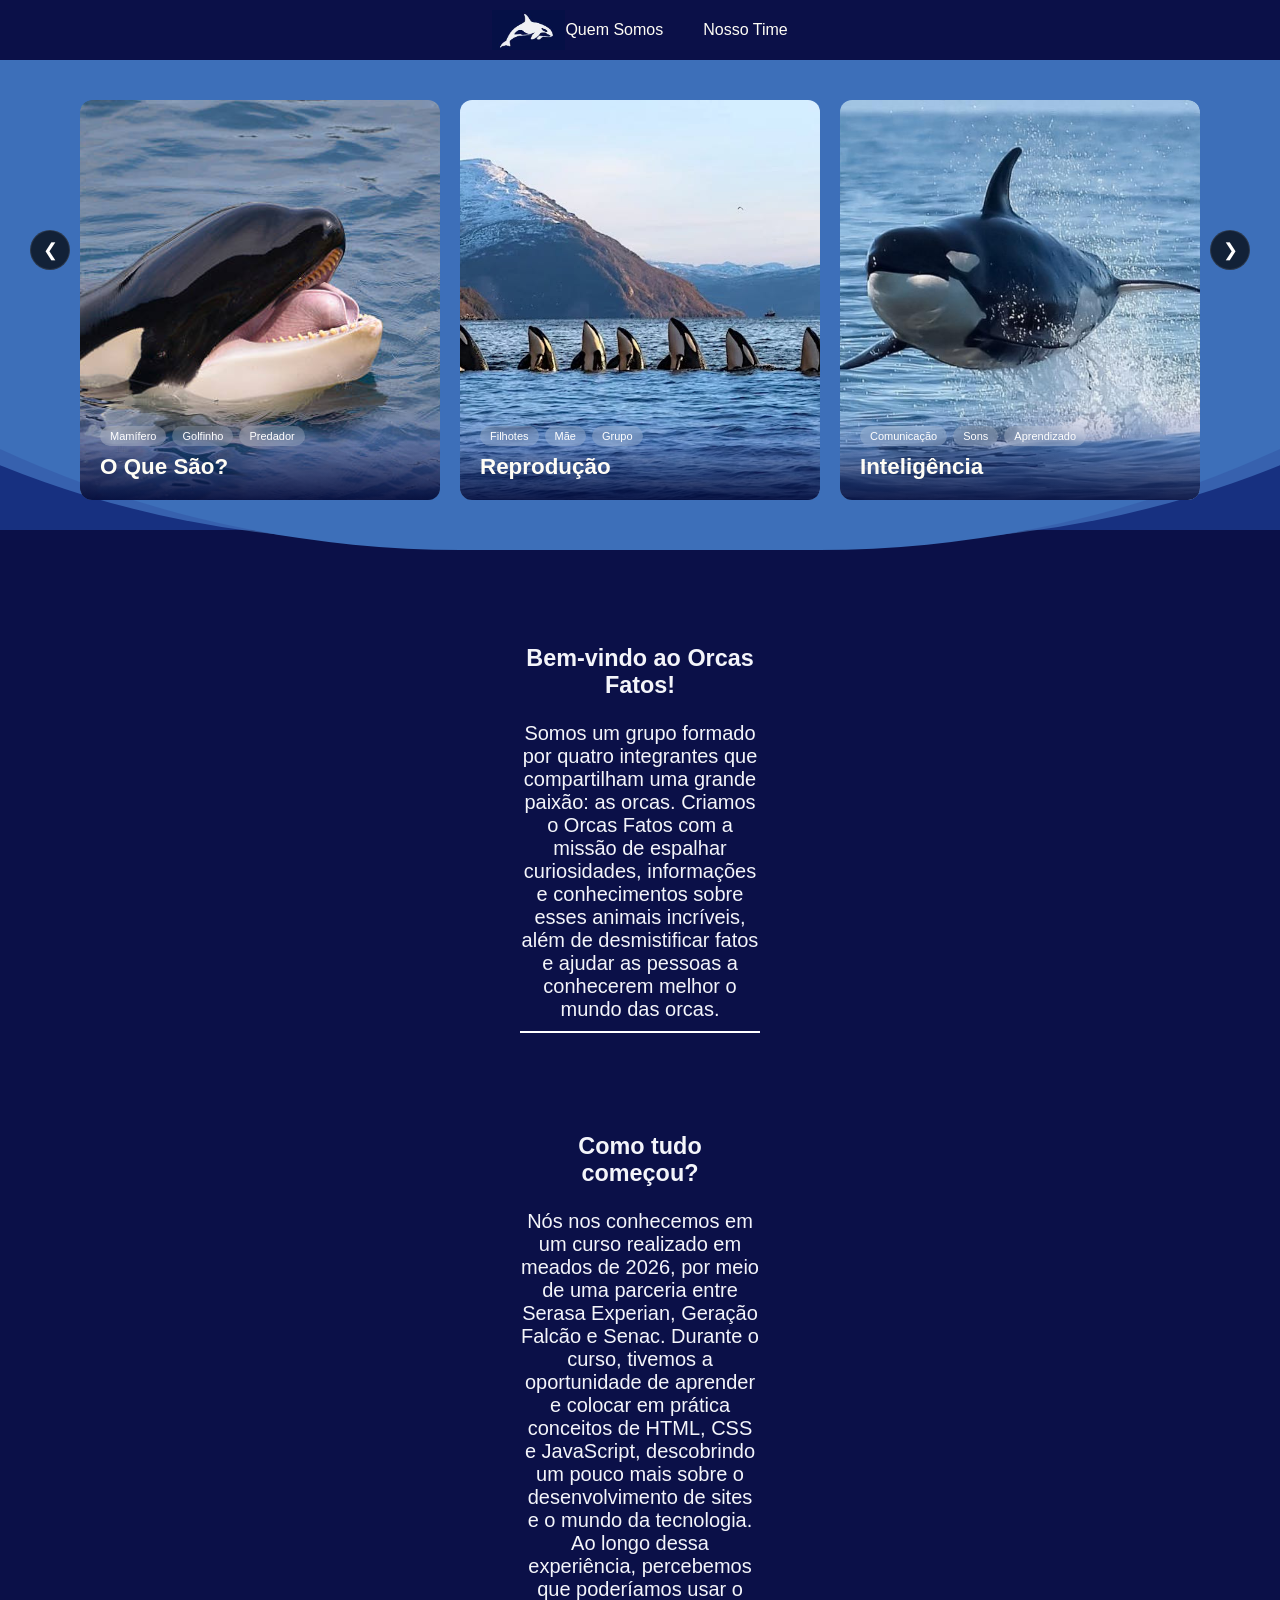
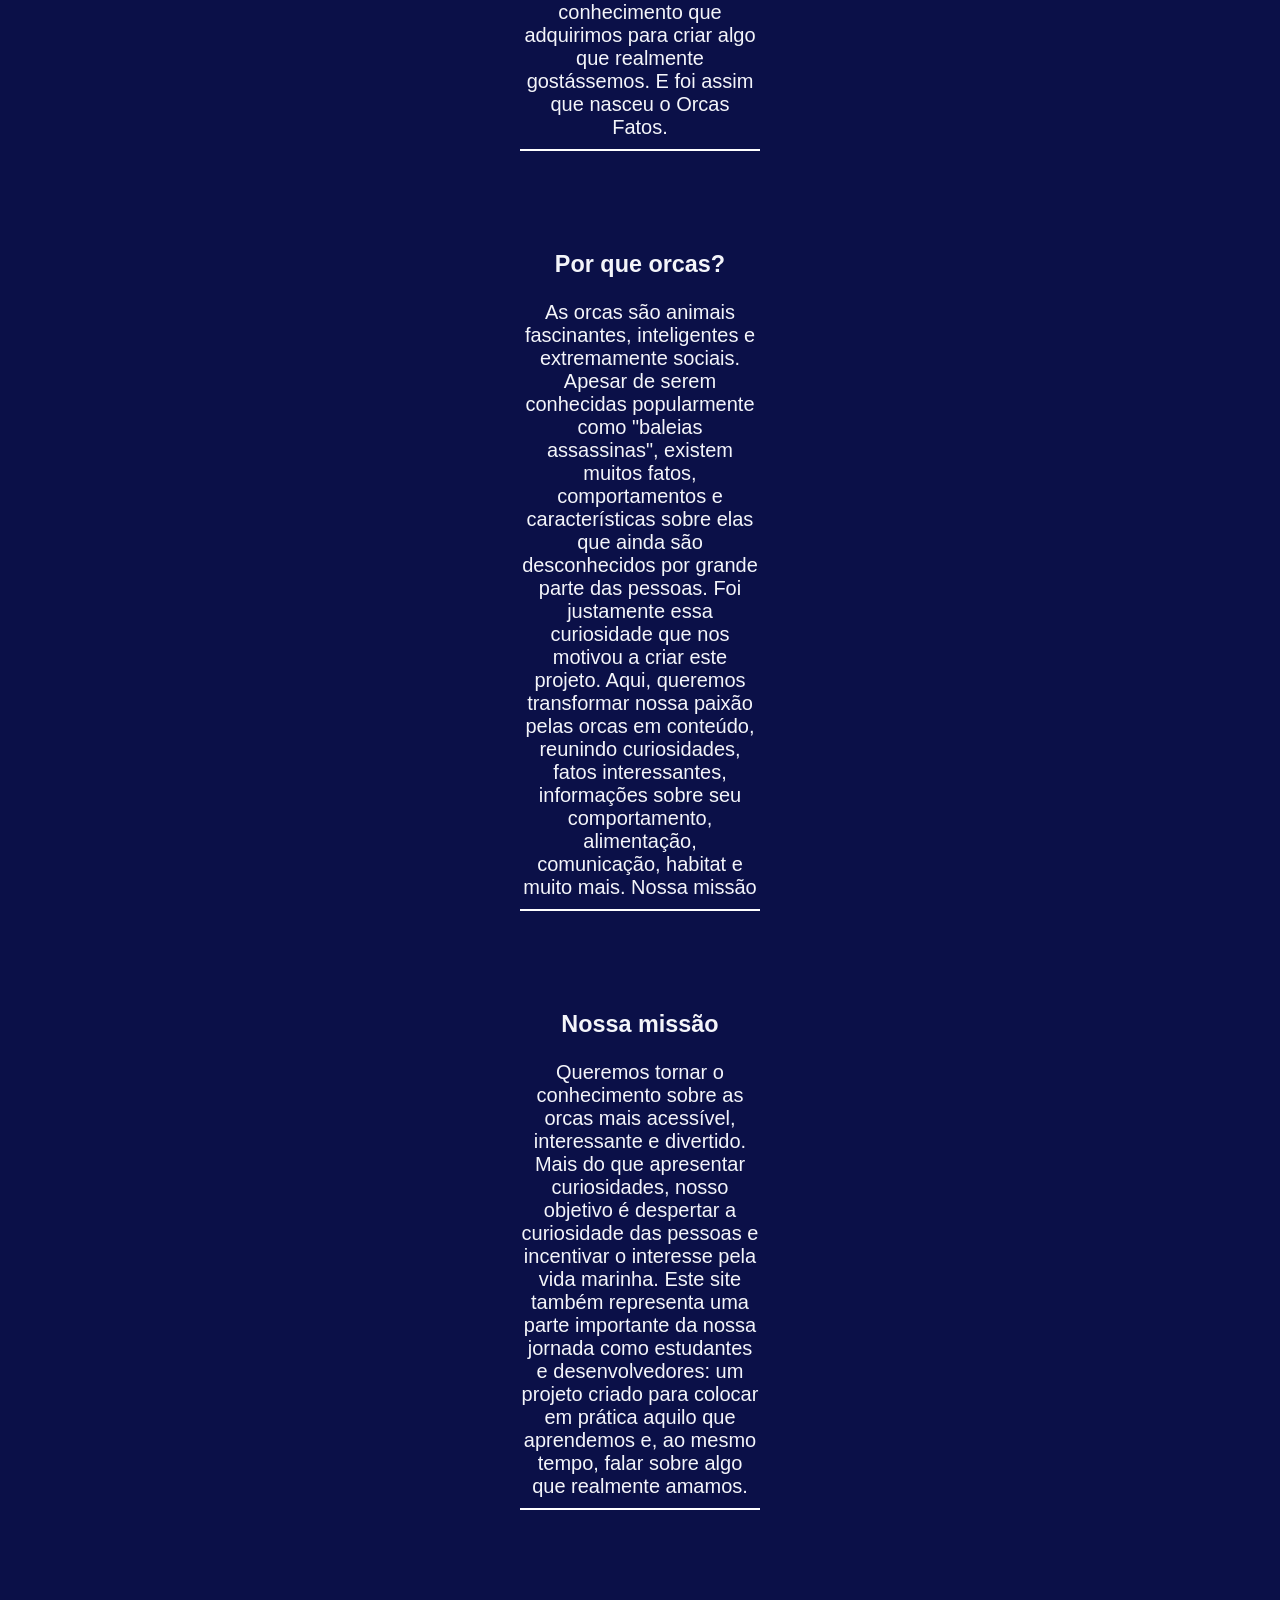
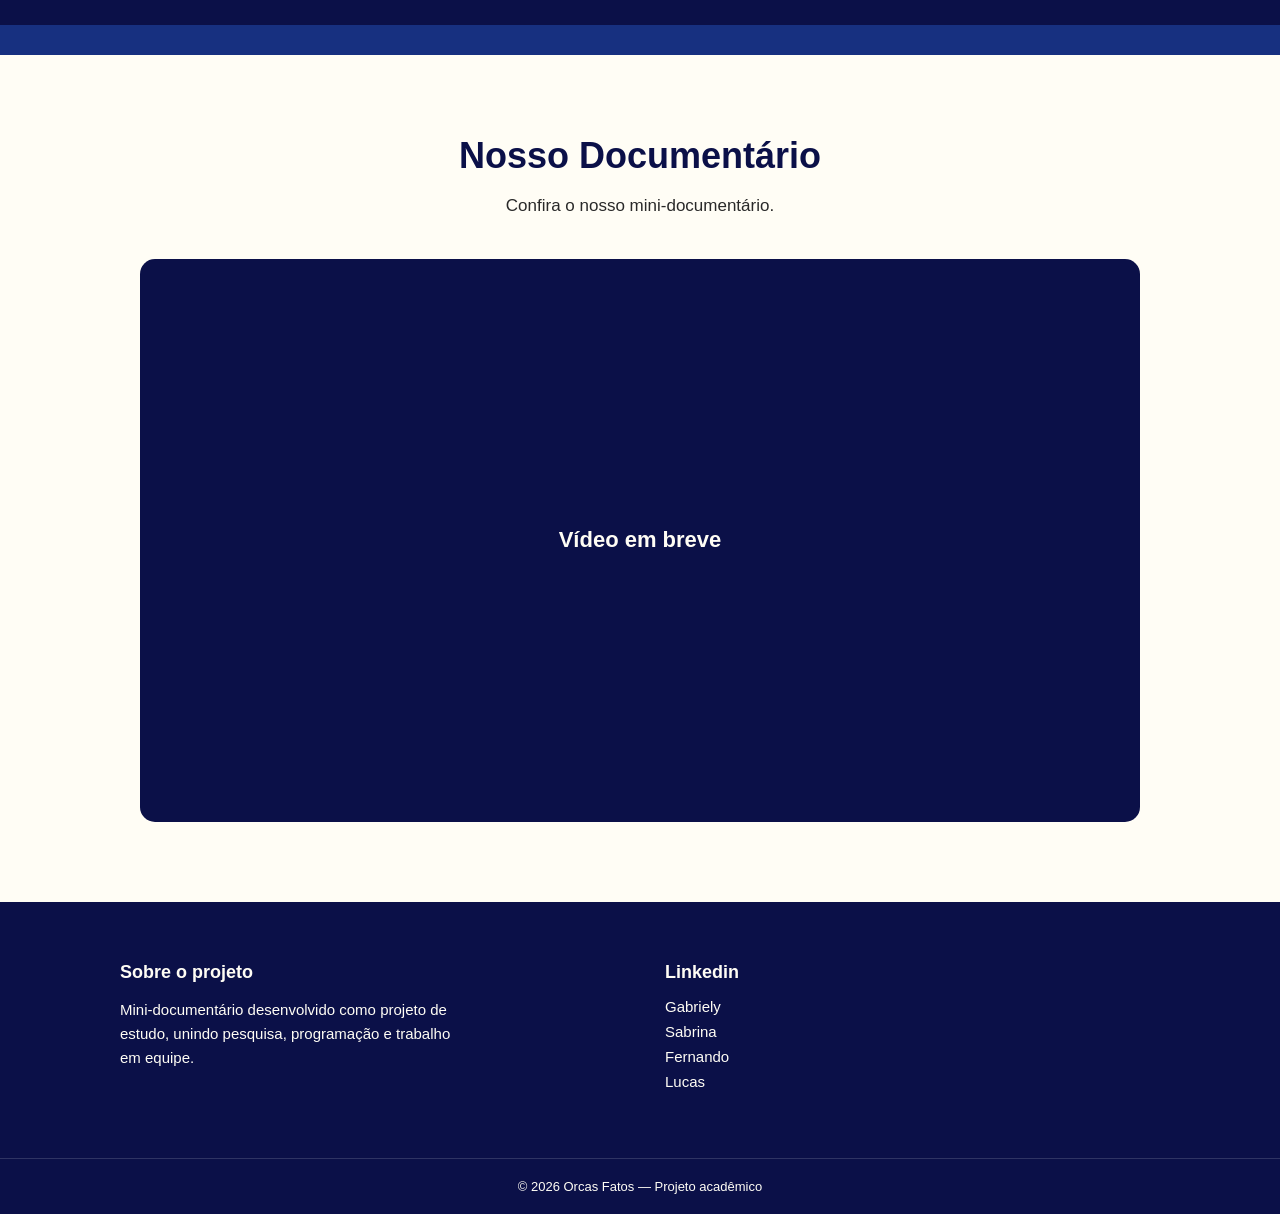
==== commit 387da78b: "s" ====
--- a/index.html
+++ b/index.html
@@ -242,9 +242,15 @@
 
       <div class="rodape-links">
         <h3 id="NossoTime">Linkedin</h3>
-        <a href="">Gabriely</a>
-        <a href="">Sabrina</a>
-        <a href="">Fernando</a>
+        <a href="https://www.linkedin.com/in/gabrielly-lacerda-04376a366?utm_source=share_via&utm_content=profile&utm_medium=member_android">Gabriely</a>
+        <a href="https://www.linkedin.com/in/sabrina-melo-a5a84b272?utm_source=share_via&utm_content=profile&utm_medium=member_ios
+Sabrina Melo - Rede D'Or São Luiz | LinkedIn
+Experiência: Rede D'Or São Luiz · Formação acadêmica: Cruzeiro do Sul Virtual · Localidade: 01101-080 · 24 conexões no LinkedIn. Veja o perfil de Sabrina Melo no LinkedIn, uma comunidade profission...
+ ">Sabrina</a>
+        <a href="https://www.linkedin.com/in/fernando-oliveira-novaes-6a5b02262?utm_source=share_via&utm_content=profile&utm_medium=member_android
+Fernando Oliveira Novaes - Casa Cunha  | LinkedIn
+Experiência: Casa Cunha  · Localidade: 01101-080 · 4 conexões no LinkedIn. Veja o perfil de Fernando Oliveira Novaes no LinkedIn, uma comunidade profissional de 1 bilhão de usuários.
+ ">Fernando</a>
         <a
           href="https://www.linkedin.com/in/lucas-mikael-119a28234?utm_source=share_via&utm_content=profile&utm_medium=member_android">Lucas</a>
       </div>
--- a/CSS/QuemSomos.css
+++ b/CSS/QuemSomos.css
@@ -9,4 +9,7 @@
 
 .caixa-text{
     margin: 100px 500px;
+    border: none; /* Remove o estilo padrão da linha */
+    padding-bottom: 10px;
+    border-bottom: 2px solid #ffffff;
 }
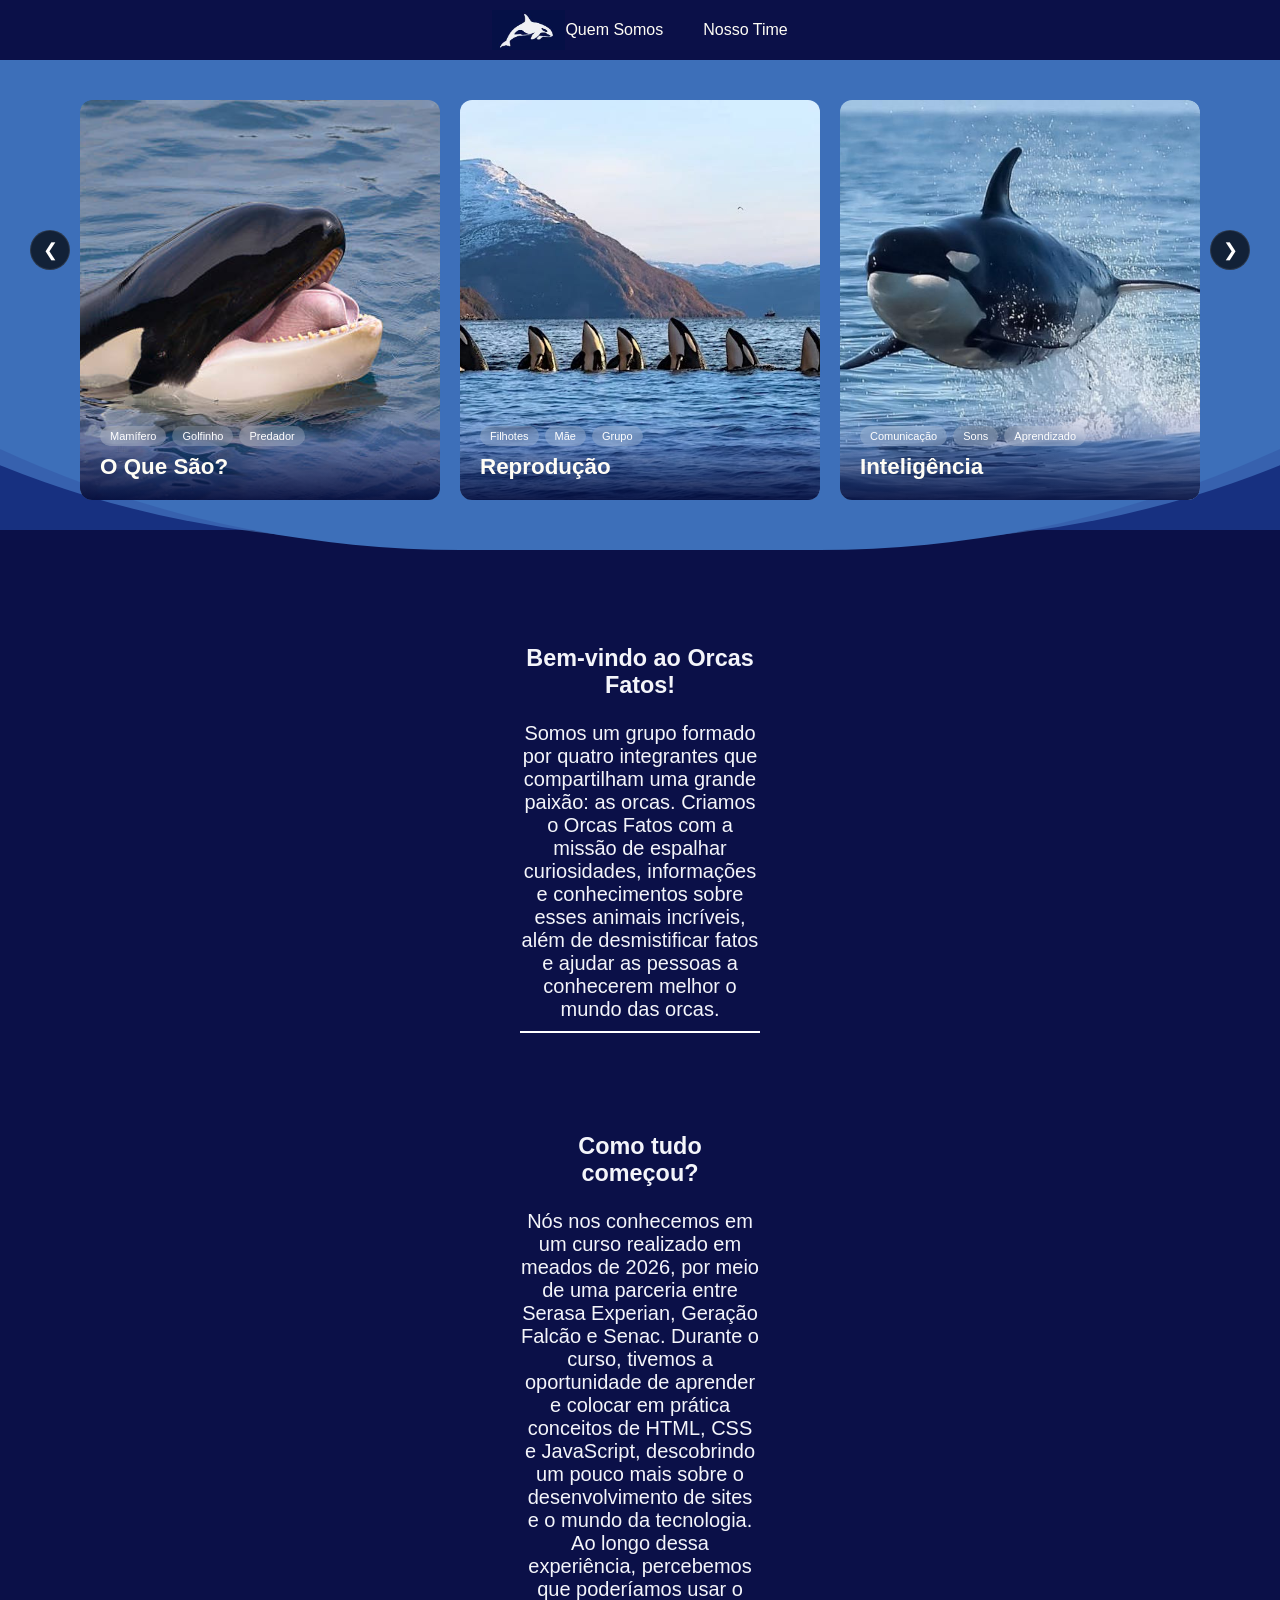
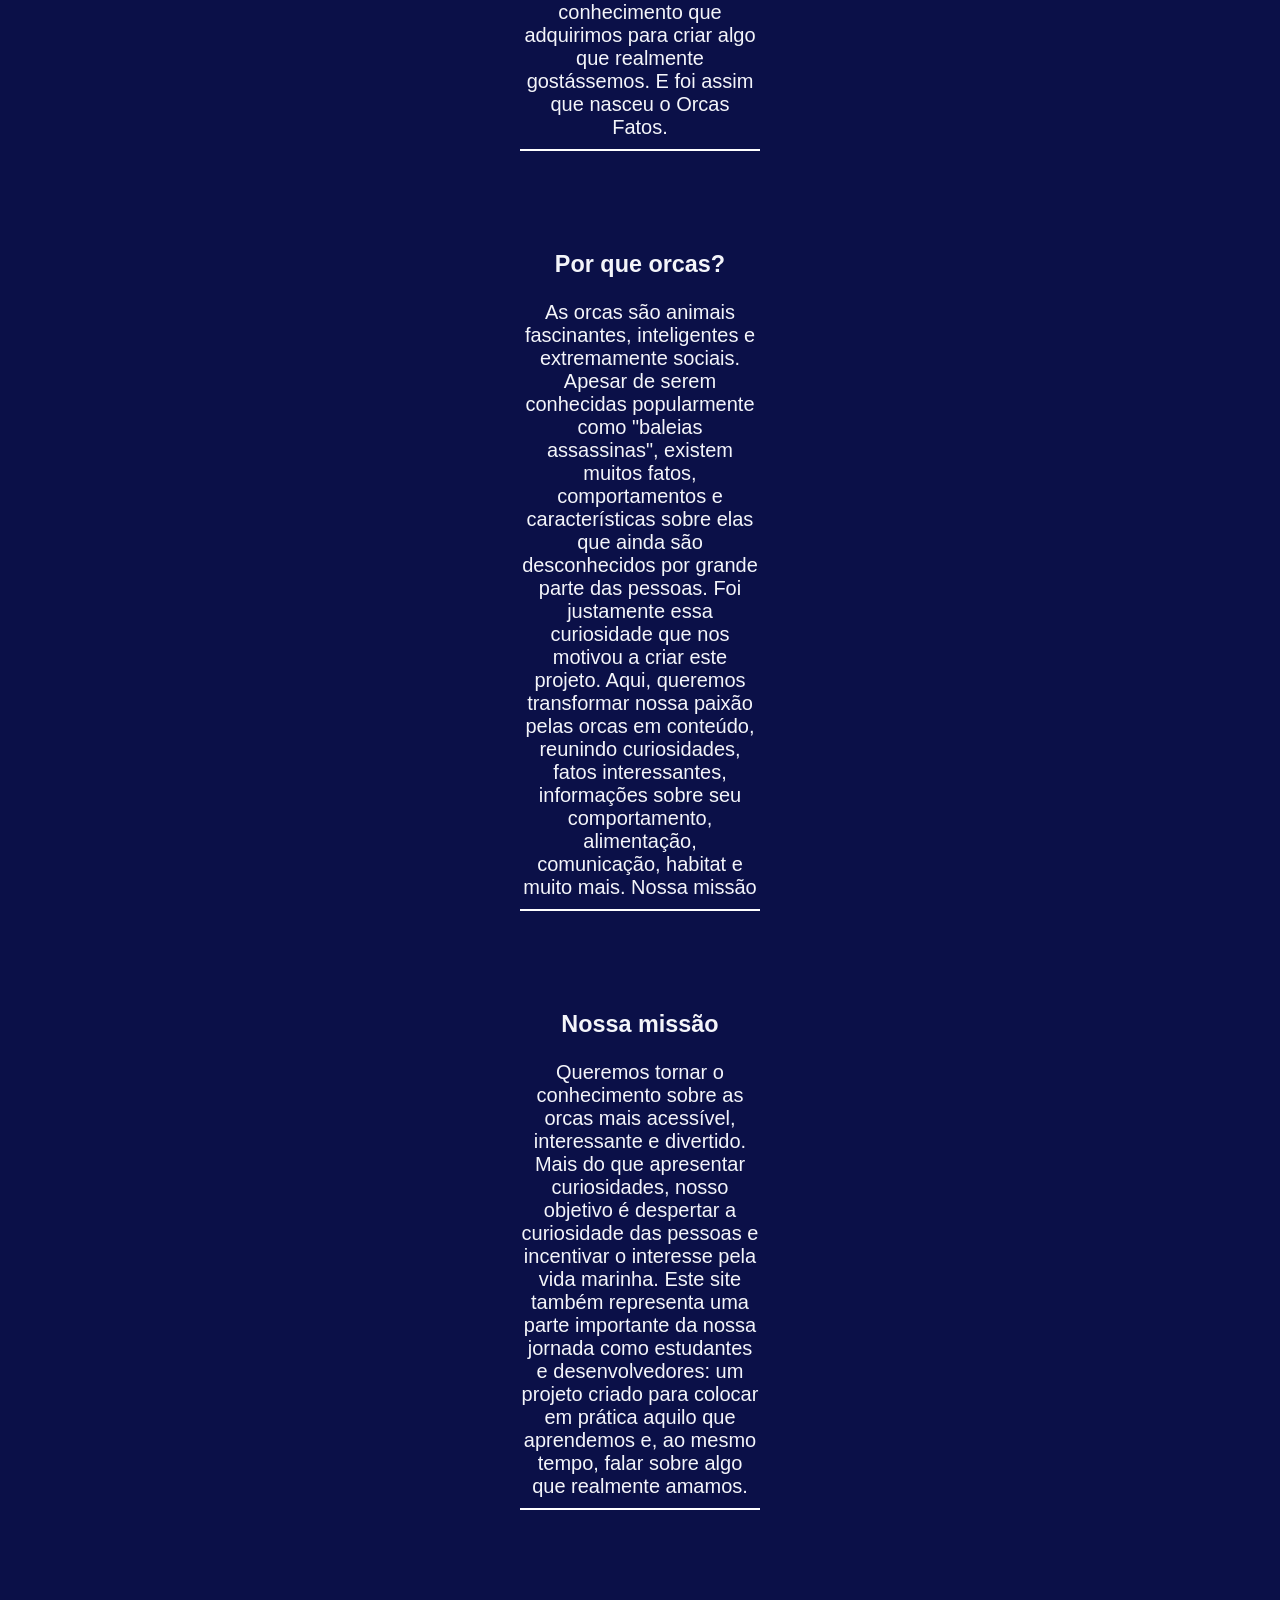
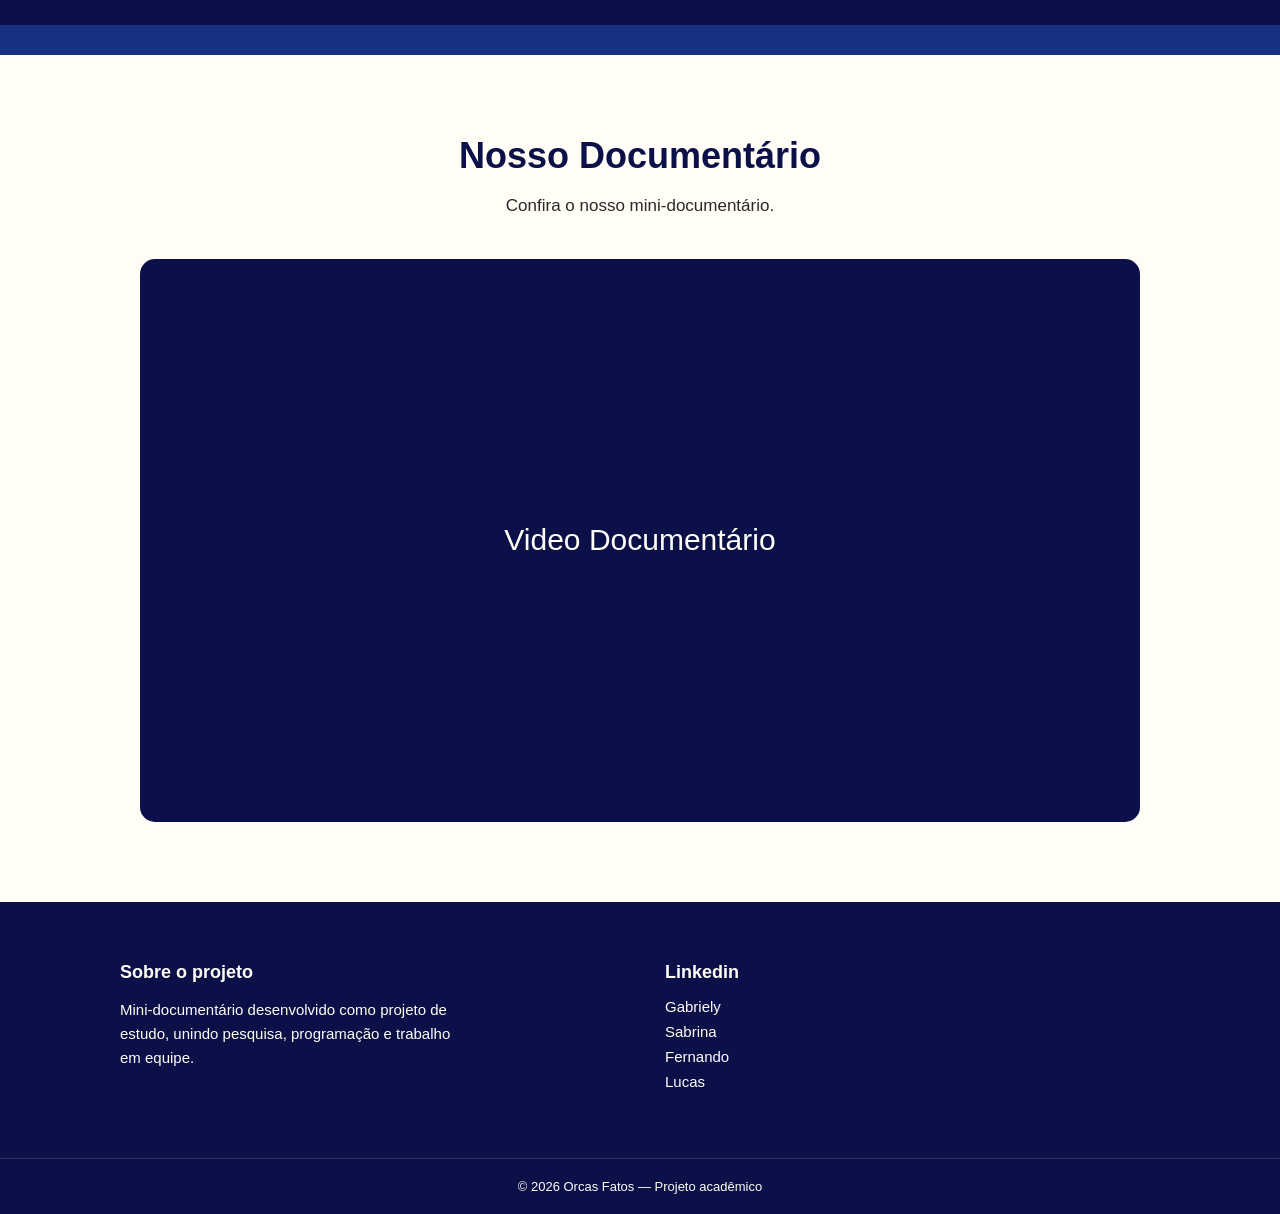
==== commit 364b287d: "s" ====
--- a/index.html
+++ b/index.html
@@ -218,7 +218,7 @@
 
       <div class="video-box">
         <div class="video-placeholder">
-          <span>Vídeo em breve</span>
+          <a href="https://youtu.be/RGTMYNitDT8?si=mYQ50rtbof3jx-YE" class="link_video"> Video Documentário</a>
         </div>
       </div>
 
--- a/CSS/video.css
+++ b/CSS/video.css
@@ -40,6 +40,16 @@
     display: flex;
     align-items: center;
     justify-content: center;
+}
+
+.link_video{
+    text-decoration: none;
+    color: #FFFDF5;
+    font-size: 30px;
+}
+
+a:hover{
+    color: grey;
 }
 
 .video-placeholder span {
